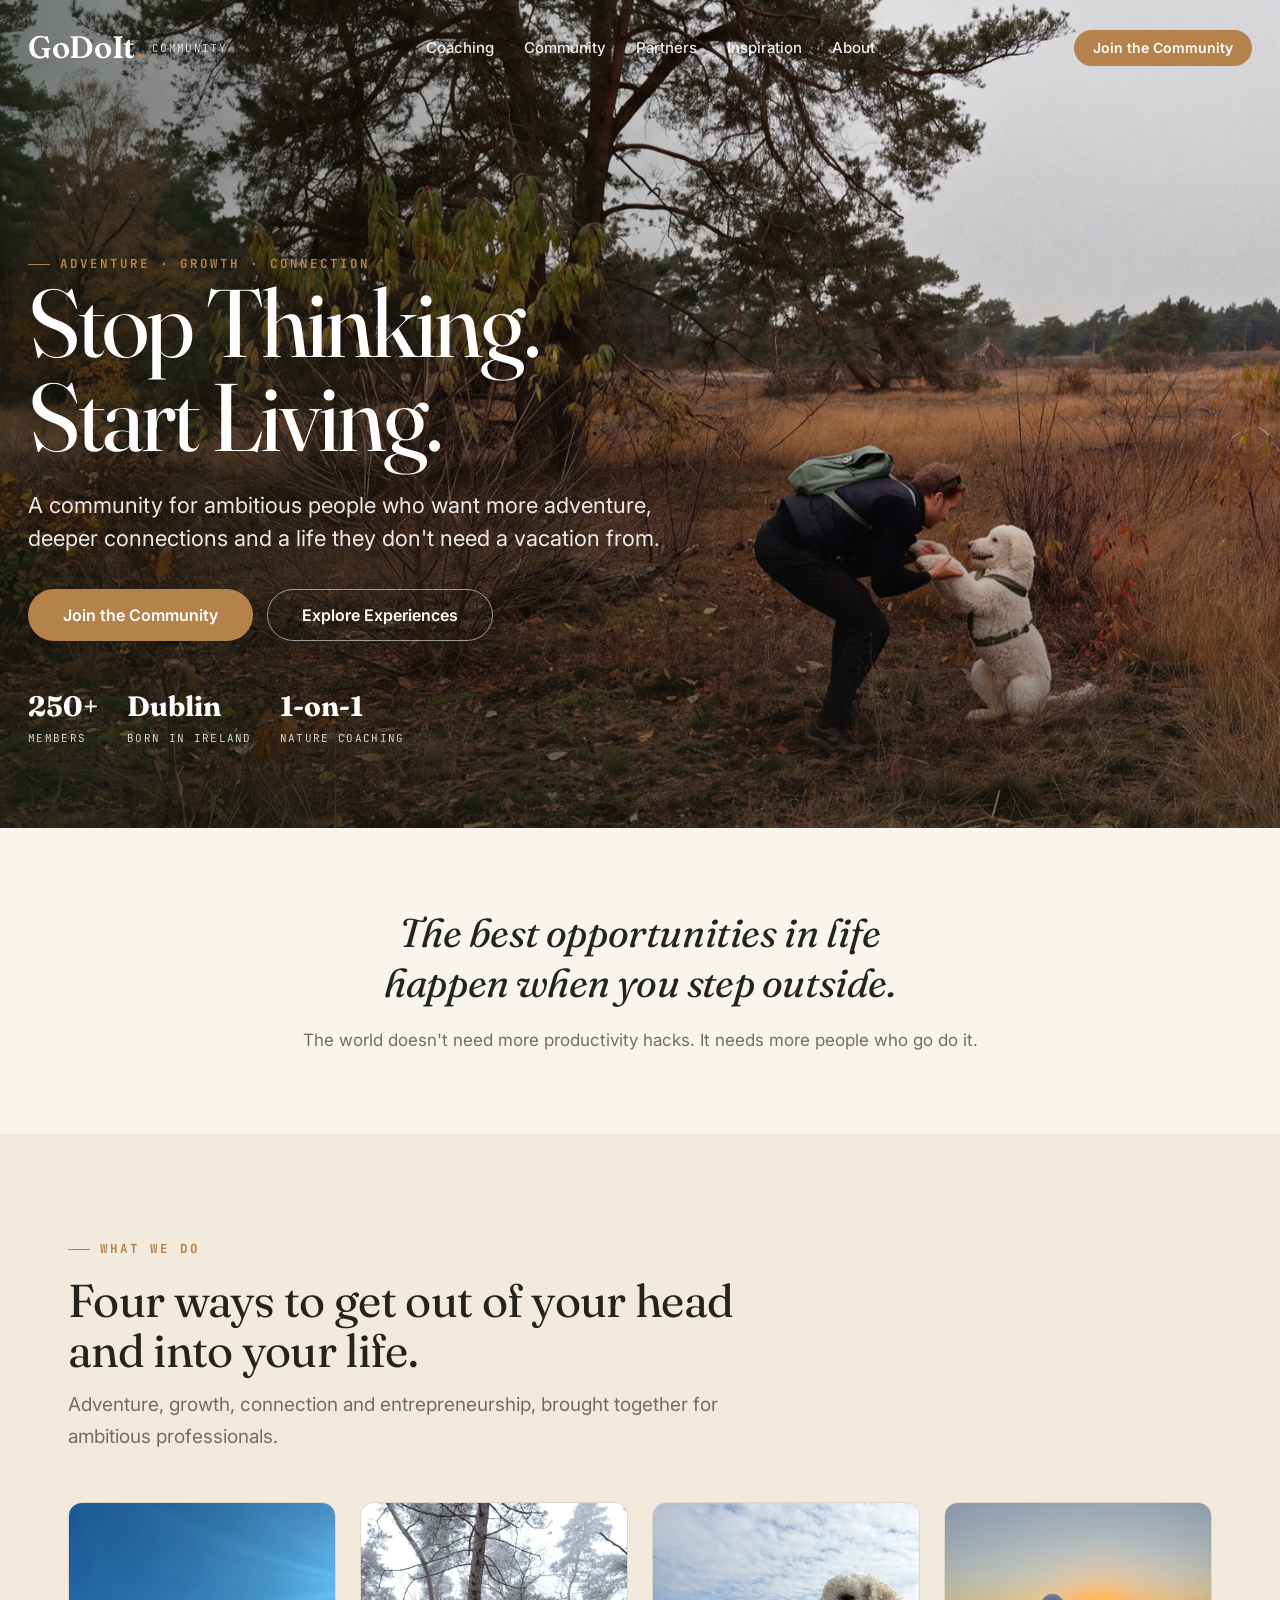
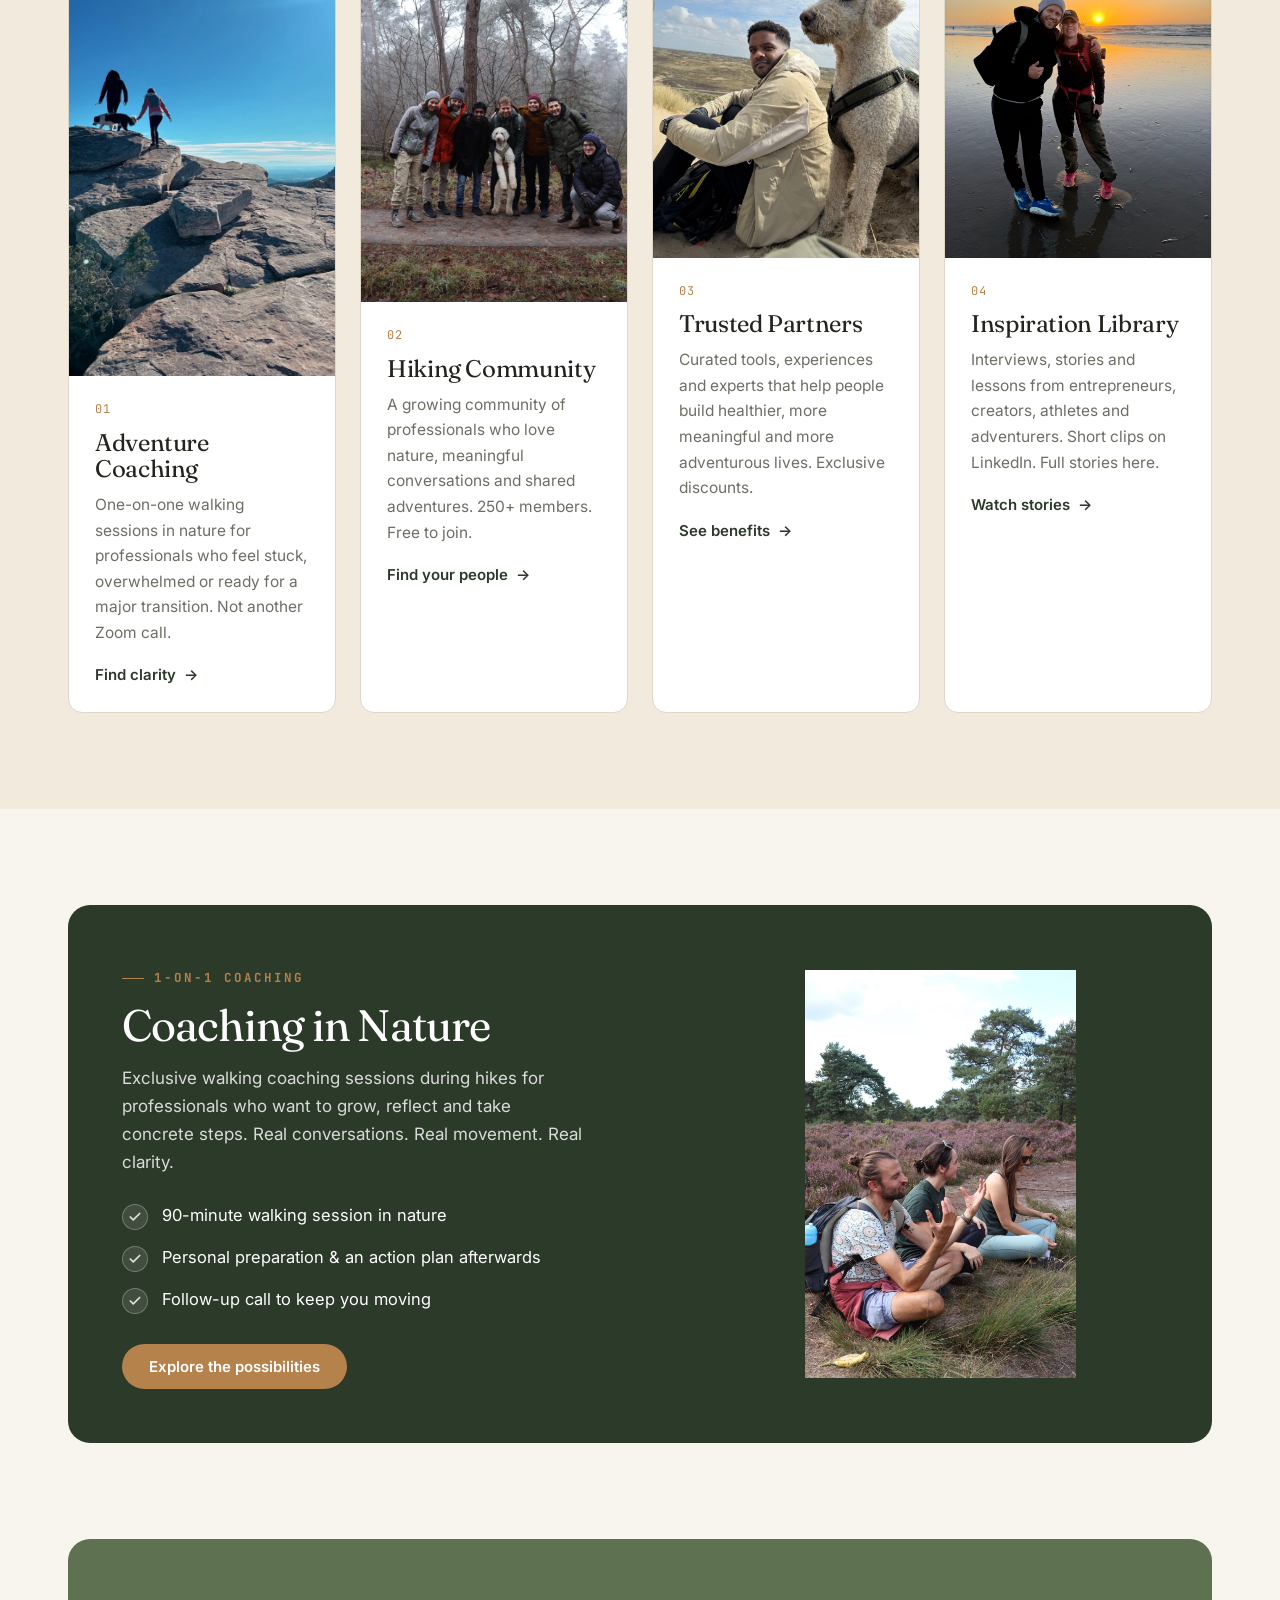
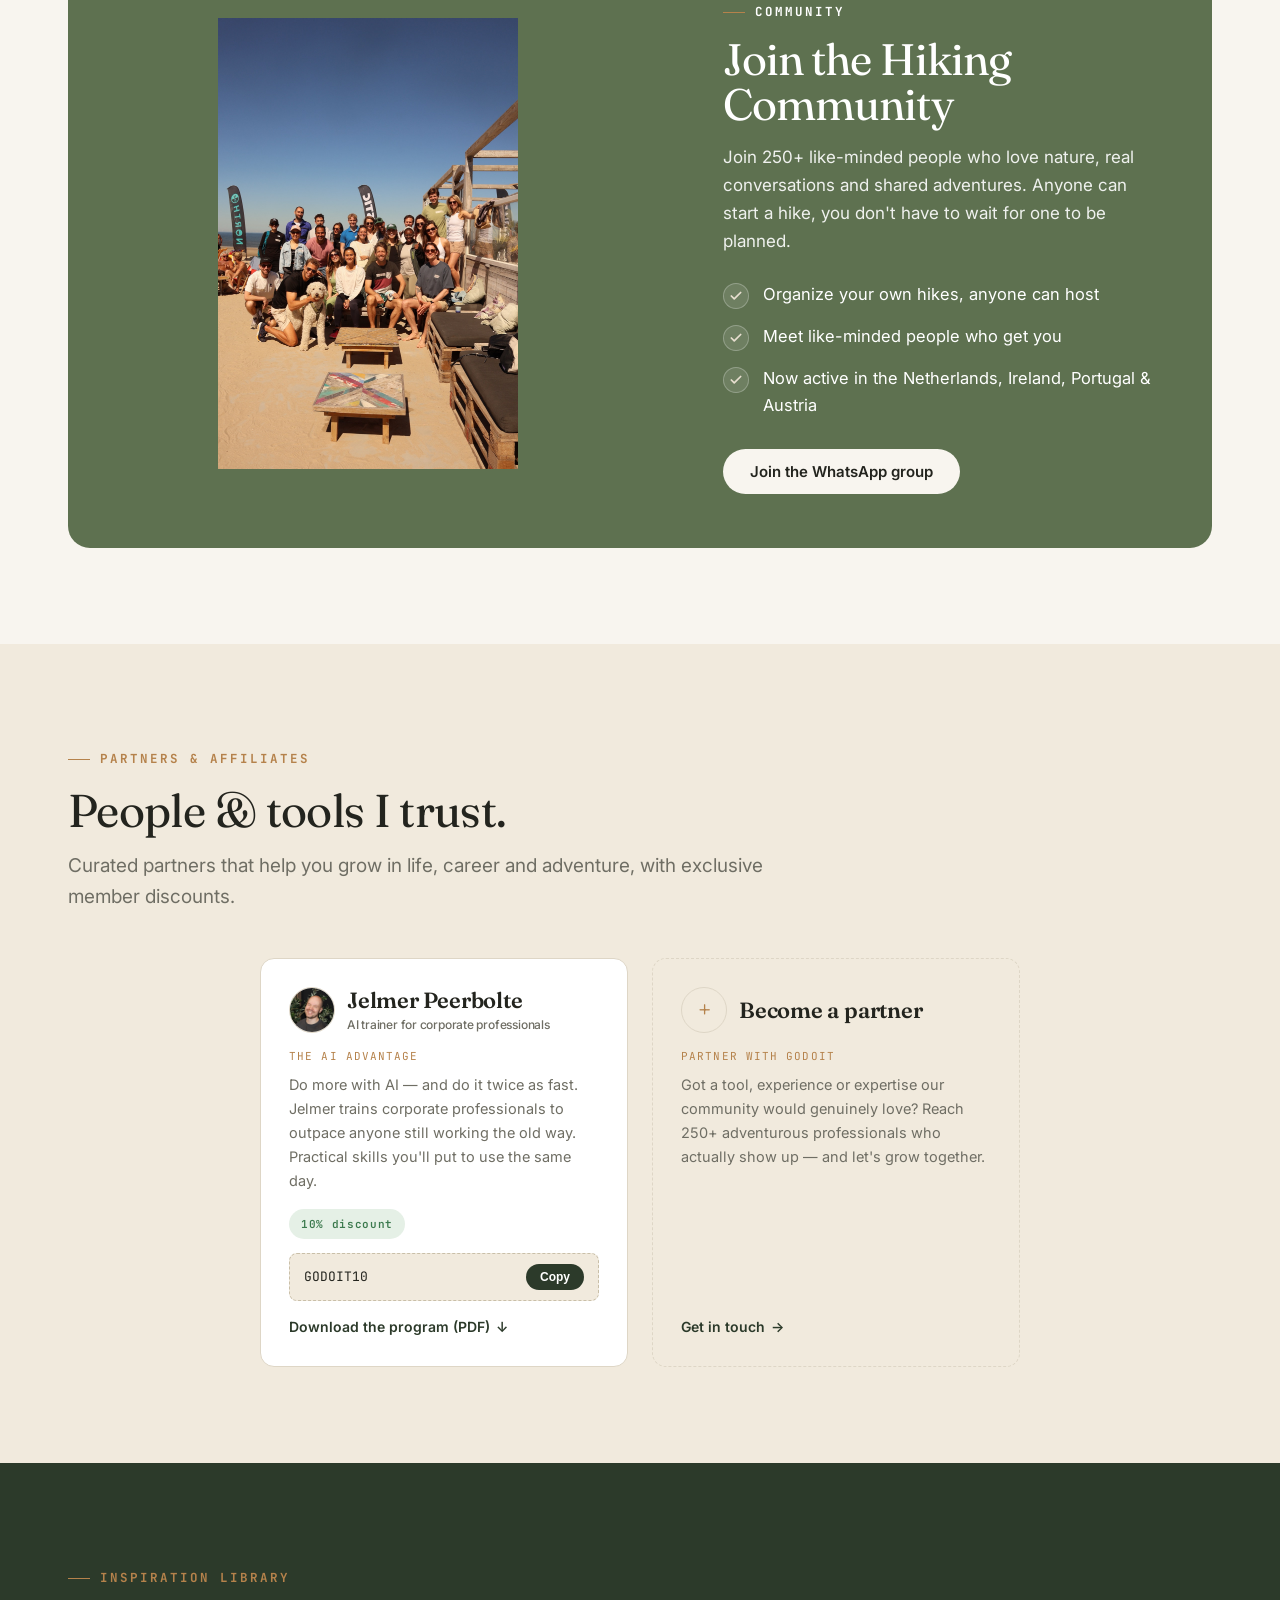
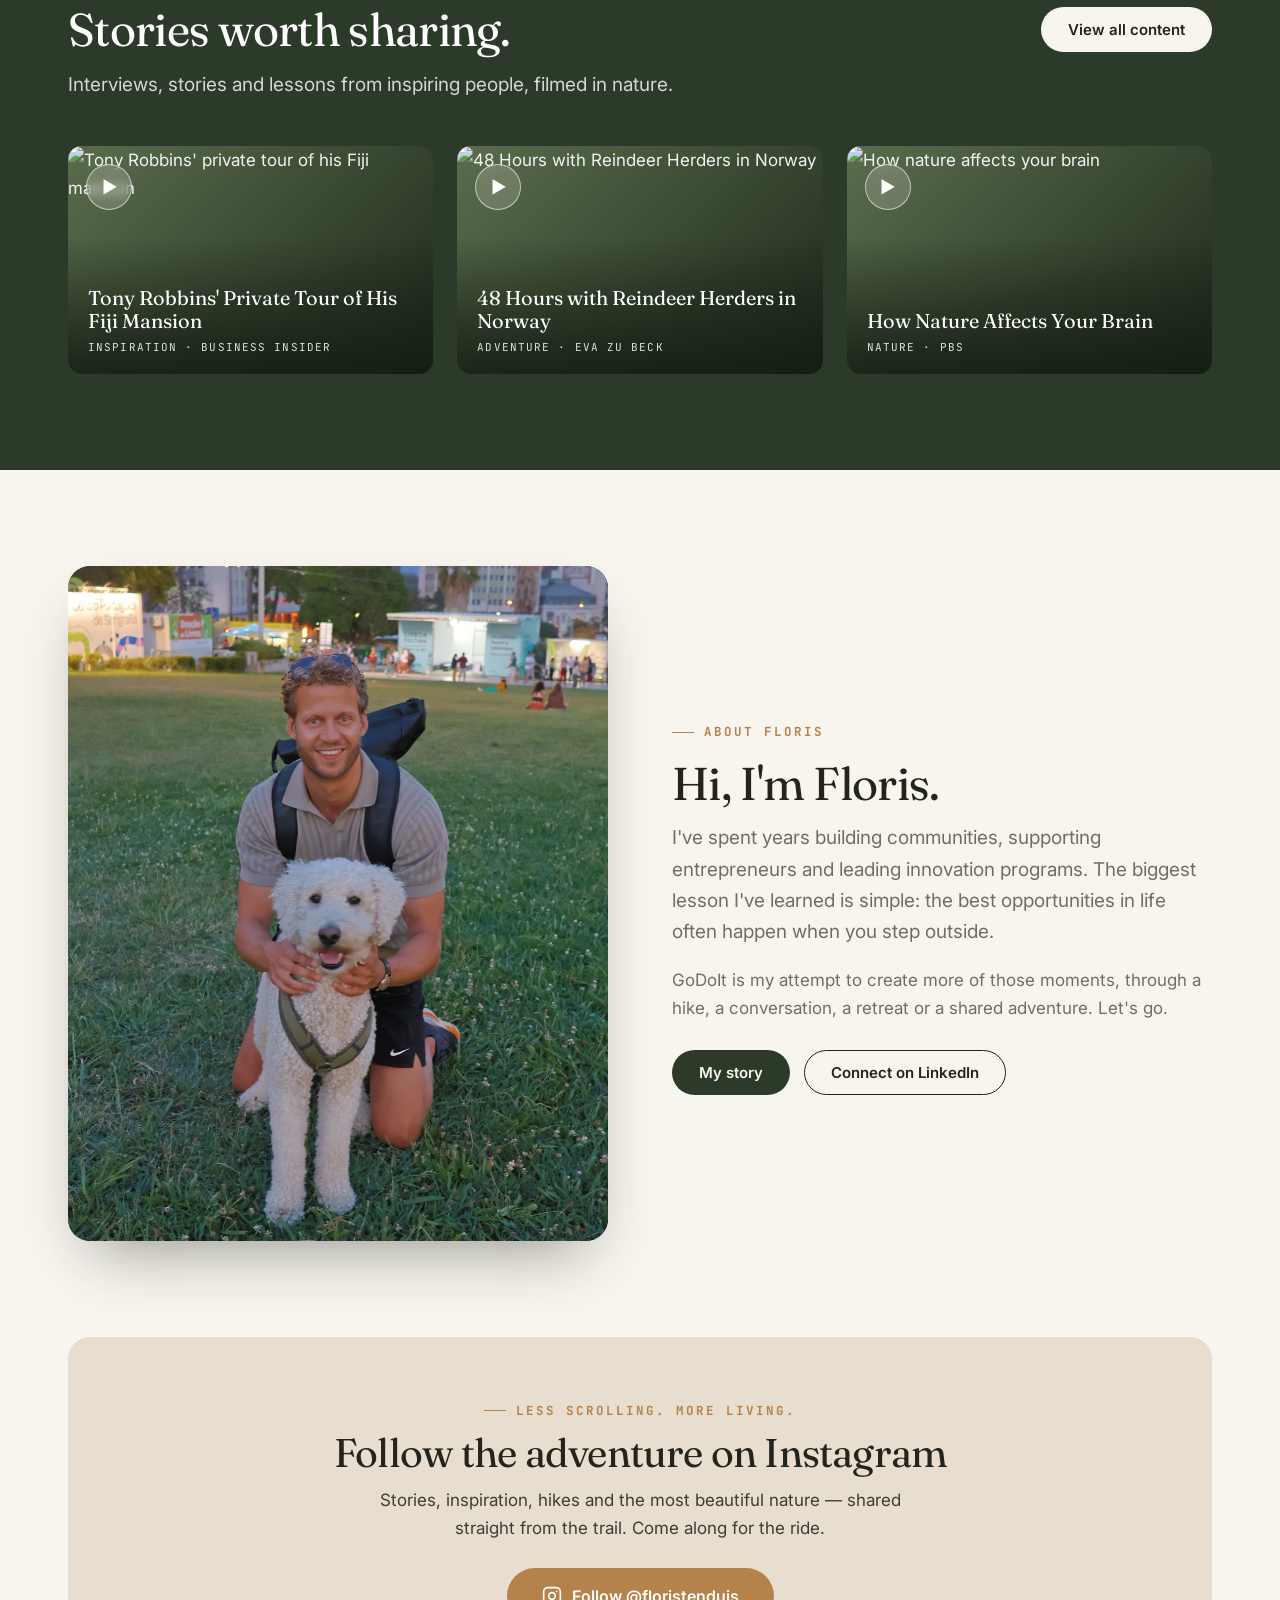
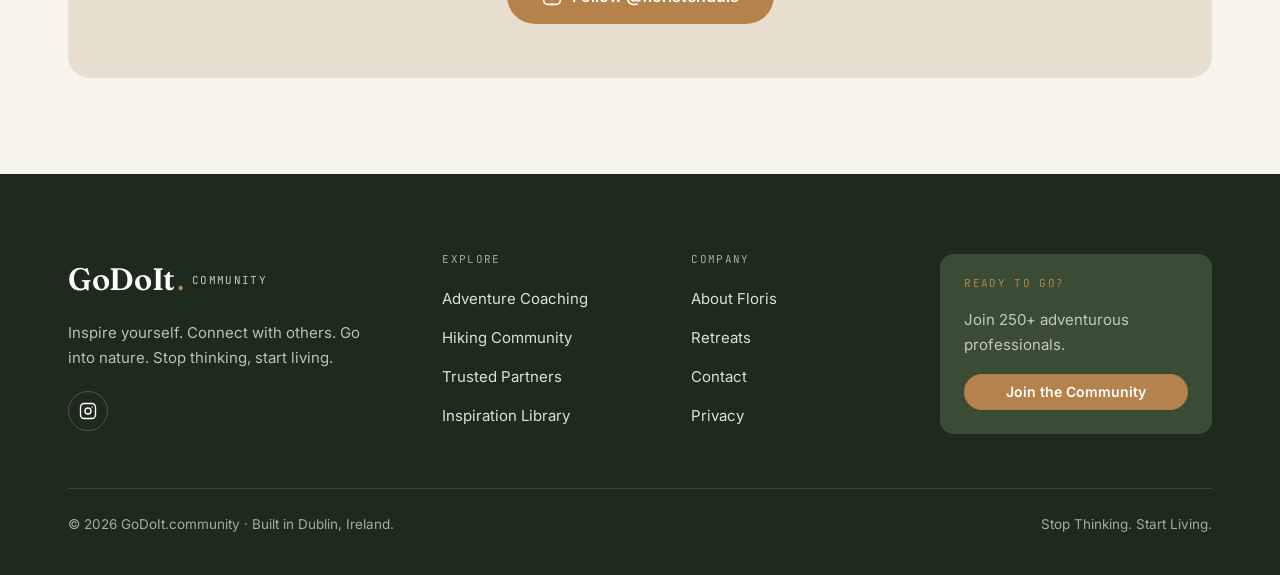
==== index.html @ 763b8142 "Add GoDoIt website (pages, styles, images, downloads) Co-Authored-By: Claude Opus 4.8 <noreply@anthr" ====
<!DOCTYPE html>
<html lang="en">
<head>
<meta charset="UTF-8" />
<meta name="viewport" content="width=device-width, initial-scale=1.0" />
<title>GoDoIt.community · Stop Thinking. Start Living.</title>
<meta name="description" content="A community for ambitious people who want more adventure, deeper connections and a life they don't need a vacation from." />
<link rel="preconnect" href="https://fonts.googleapis.com" />
<link rel="preconnect" href="https://fonts.gstatic.com" crossorigin />
<link href="https://fonts.googleapis.com/css2?family=Fraunces:opsz,wght@9..144,400;9..144,500;9..144,600&family=Inter:wght@400;500;600;700;800&family=JetBrains+Mono:wght@500;600;700&display=swap" rel="stylesheet" />
<link rel="stylesheet" href="styles.css" />
</head>
<body>

<!-- ===== NAV ===== -->
<header class="nav over">
  <div class="wrap-wide nav-inner">
    <a class="brand" href="index.html"><b>GoDoIt</b><span class="dot">.</span><small>community</small></a>
    <nav class="nav-links">
      <a href="coaching.html">Coaching</a>
      <a href="community.html">Community</a>
      <a href="partners.html">Partners</a>
      <a href="inspiration.html">Inspiration</a>
      <a href="about.html">About</a>
    </nav>
    <div class="nav-right">
      <a href="community.html" class="btn btn-clay btn-sm">Join the Community</a>
      <button class="nav-toggle" aria-label="Menu"><span></span><span></span><span></span></button>
    </div>
  </div>
</header>
<nav class="nav-mobile">
  <a href="coaching.html">Coaching</a>
  <a href="community.html">Community</a>
  <a href="partners.html">Partners</a>
  <a href="inspiration.html">Inspiration</a>
  <a href="about.html">About</a>
  <a href="community.html" class="btn btn-clay">Join the Community</a>
</nav>

<!-- ===== HERO ===== -->
<section class="hero">
  <div class="hero-media">
    <img data-fallback src="images/hero-v4.jpg" alt="Floris and his dog on the heath" style="object-fit:cover;object-position:62% 60%;transform:scale(1.18);transform-origin:62% 100%" />
  </div>
  <div class="wrap-wide">
    <div class="hero-inner">
      <span class="eyebrow">Adventure · Growth · Connection</span>
      <h1 class="display">Stop Thinking.<br />Start Living.</h1>
      <p class="sub">A community for ambitious people who want more adventure, deeper connections and a life they don't need a vacation from.</p>
      <div class="hero-actions">
        <a href="community.html" class="btn btn-clay btn-lg">Join the Community</a>
        <a href="#what" class="btn btn-outline-light btn-lg">Explore Experiences</a>
      </div>
      <div class="hero-meta">
        <div class="m"><b>250+</b><span>Members</span></div>
        <div class="m"><b>Dublin</b><span>Born in Ireland</span></div>
        <div class="m"><b>1-on-1</b><span>Nature coaching</span></div>
      </div>
    </div>
  </div>
</section>

<!-- ===== INTRO / QUOTE ===== -->
<section class="section-sm">
  <div class="wrap center reveal">
    <p class="serif-quote" style="max-width:22ch;margin:0 auto">The best opportunities in life happen when you step outside.</p>
    <p class="muted" style="margin-top:18px">The world doesn't need more productivity hacks. It needs more people who go do it.</p>
  </div>
</section>

<!-- ===== WHAT WE DO ===== -->
<section class="section bg-sand" id="what">
  <div class="wrap">
    <div class="section-head reveal">
      <span class="eyebrow">What We Do</span>
      <h2 class="section-title">Four ways to get out of your head and into your life.</h2>
      <p class="lead">Adventure, growth, connection and entrepreneurship, brought together for ambitious professionals.</p>
    </div>

    <div class="grid cols-4" style="margin-top:50px">
      <a href="coaching.html" class="card card-hover feature reveal">
        <div class="card-img"><img data-fallback src="images/card-coaching.jpg" alt="Two hikers and a dog on a mountaintop" style="width:100%;height:100%;object-fit:cover;object-position:center 42%;display:block" /></div>
        <div style="padding:24px 26px;display:flex;flex-direction:column;flex:1">
          <span class="num">01</span>
          <h3>Adventure Coaching</h3>
          <p>One-on-one walking sessions in nature for professionals who feel stuck, overwhelmed or ready for a major transition. Not another Zoom call.</p>
          <span class="card-link" style="margin-top:18px">Find clarity <span class="arr">→</span></span>
        </div>
      </a>
      <a href="community.html" class="card card-hover feature reveal d1">
        <div class="card-img"><img data-fallback src="images/card-community.jpg" alt="The GoDoIt hiking community in a misty forest" style="width:100%;height:100%;object-fit:cover;object-position:center 72%;display:block" /></div>
        <div style="padding:24px 26px;display:flex;flex-direction:column;flex:1">
          <span class="num">02</span>
          <h3>Hiking Community</h3>
          <p>A growing community of professionals who love nature, meaningful conversations and shared adventures. 250+ members. Free to join.</p>
          <span class="card-link" style="margin-top:18px">Find your people <span class="arr">→</span></span>
        </div>
      </a>
      <a href="partners.html" class="card card-hover feature reveal d2">
        <div class="card-img"><img data-fallback src="images/card-partners.jpg" alt="A friend and the dog at the coast" style="width:100%;height:100%;object-fit:cover;object-position:center 35%;display:block" /></div>
        <div style="padding:24px 26px;display:flex;flex-direction:column;flex:1">
          <span class="num">03</span>
          <h3>Trusted Partners</h3>
          <p>Curated tools, experiences and experts that help people build healthier, more meaningful and more adventurous lives. Exclusive discounts.</p>
          <span class="card-link" style="margin-top:18px">See benefits <span class="arr">→</span></span>
        </div>
      </a>
      <a href="inspiration.html" class="card card-hover feature reveal d3">
        <div class="card-img"><img data-fallback src="images/clarity4.jpg" alt="Floris and a friend at the coast at sunset" style="width:100%;height:100%;object-fit:cover;object-position:center 32%;display:block" /></div>
        <div style="padding:24px 26px;display:flex;flex-direction:column;flex:1">
          <span class="num">04</span>
          <h3>Inspiration Library</h3>
          <p>Interviews, stories and lessons from entrepreneurs, creators, athletes and adventurers. Short clips on LinkedIn. Full stories here.</p>
          <span class="card-link" style="margin-top:18px">Watch stories <span class="arr">→</span></span>
        </div>
      </a>
    </div>
  </div>
</section>

<!-- ===== COACHING PANEL ===== -->
<section class="section">
  <div class="wrap">
    <div class="panel-dark reveal">
      <div class="pd-body">
        <span class="eyebrow">1-on-1 Coaching</span>
        <h2 class="display">Coaching in Nature</h2>
        <p>Exclusive walking coaching sessions during hikes for professionals who want to grow, reflect and take concrete steps. Real conversations. Real movement. Real clarity.</p>
        <ul class="ticks on-dark" style="margin:26px 0 30px">
          <li>90-minute walking session in nature</li>
          <li>Personal preparation &amp; an action plan afterwards</li>
          <li>Follow-up call to keep you moving</li>
        </ul>
        <a href="coaching.html" class="btn btn-clay">Explore the possibilities</a>
      </div>
      <div class="img-fill zoom" style="aspect-ratio:4/3;min-height:0;align-self:center;background:var(--forest)">
        <img data-fallback src="images/main2b.jpg" alt="A coaching conversation outdoors in nature" style="object-fit:contain;object-position:center" />
      </div>
    </div>
  </div>
</section>

<!-- ===== COMMUNITY PANEL ===== -->
<section class="section" style="padding-top:0">
  <div class="wrap">
    <div class="panel-dark reveal" style="background:var(--sage)">
      <div class="img-fill zoom" style="aspect-ratio:4/3;min-height:0;align-self:center;background:var(--sage)">
        <img data-fallback src="images/main3b.jpg" alt="The GoDoIt community together" style="object-fit:contain;object-position:center" />
      </div>
      <div class="pd-body">
        <span class="eyebrow" style="color:#fff">Community</span>
        <h2 class="display">Join the Hiking Community</h2>
        <p style="color:rgba(255,255,255,.9)">Join 250+ like-minded people who love nature, real conversations and shared adventures. Anyone can start a hike, you don't have to wait for one to be planned.</p>
        <ul class="ticks on-dark" style="margin:26px 0 30px">
          <li>Organize your own hikes, anyone can host</li>
          <li>Meet like-minded people who get you</li>
          <li>Now active in the Netherlands, Ireland, Portugal &amp; Austria</li>
        </ul>
        <a href="https://chat.whatsapp.com/KOctHoW1aswF1s4v5Jzns9?mode=gi_t" target="_blank" rel="noopener" class="btn btn-light">Join the WhatsApp group</a>
      </div>
    </div>
  </div>
</section>

<!-- ===== PARTNERS PREVIEW ===== -->
<section class="section bg-sand">
  <div class="wrap">
    <div class="flex-between reveal">
      <div class="section-head">
        <span class="eyebrow">Partners &amp; Affiliates</span>
        <h2 class="section-title">People &amp; tools I trust.</h2>
        <p class="lead">Curated partners that help you grow in life, career and adventure, with exclusive member discounts.</p>
      </div>
    </div>

    <div style="max-width:760px;margin:46px auto 0">
      <div class="grid cols-2">
        <div class="partner reveal">
          <div class="logo"><a href="https://www.linkedin.com/in/jelmer-peerbolte/" target="_blank" rel="noopener" style="align-items:flex-start">
            <img class="avatar" data-fallback src="images/jelmer.jpg" alt="Jelmer Peerbolte" />
            <span style="display:flex;flex-direction:column;line-height:1.2">
              <span>Jelmer Peerbolte</span>
              <span style="font-family:Inter,sans-serif;font-size:12px;font-weight:500;color:var(--stone);margin-top:4px">AI trainer for corporate professionals</span>
            </span>
          </a></div>
          <div class="cat">The AI Advantage</div>
          <p>Do more with AI — and do it twice as fast. Jelmer trains corporate professionals to outpace anyone still working the old way. Practical skills you'll put to use the same day.</p>
          <span class="deal">10% discount</span>
          <div class="code"><span>GODOIT10</span><button data-copy="GODOIT10">Copy</button></div>
          <a class="visit" href="downloads/speed-of-learning-ai-training.pdf" target="_blank" rel="noopener" style="margin-top:14px">Download the program (PDF) <span aria-hidden="true">↓</span></a>
        </div>
        <div class="partner reveal d1" style="background:transparent;border-style:dashed">
          <div class="logo"><span class="glyph" style="width:46px;height:46px;border-radius:50%;background:var(--sand-soft);display:grid;place-items:center;color:var(--clay);border:1px solid var(--border);font-size:24px;line-height:1">+</span>Become a partner</div>
          <div class="cat">Partner with GoDoIt</div>
          <p>Got a tool, experience or expertise our community would genuinely love? Reach 250+ adventurous professionals who actually show up — and let's grow together.</p>
          <a class="visit" href="partners.html" style="margin-top:auto">Get in touch <span aria-hidden="true">→</span></a>
        </div>
      </div>
    </div>
  </div>
</section>

<!-- ===== INSPIRATION ===== -->
<section class="section bg-forest">
  <div class="wrap">
    <div class="flex-between reveal">
      <div class="section-head">
        <span class="eyebrow">Inspiration Library</span>
        <h2 class="section-title" style="color:#fff">Stories worth sharing.</h2>
        <p class="lead">Interviews, stories and lessons from inspiring people, filmed in nature.</p>
      </div>
      <a href="inspiration.html" class="btn btn-light">View all content</a>
    </div>

    <div class="grid cols-3" style="margin-top:46px">
      <a href="https://www.youtube.com/watch?v=QY-Wg-YbsD8" target="_blank" rel="noopener" class="video reveal">
        <div class="img-fill"><img data-fallback src="https://img.youtube.com/vi/QY-Wg-YbsD8/maxresdefault.jpg" alt="Tony Robbins' private tour of his Fiji mansion" /></div>
        <span class="play">▶</span>
        <div class="v-meta"><div class="vt">Tony Robbins' Private Tour of His Fiji Mansion</div><div class="vc">Inspiration · Business Insider</div></div>
      </a>
      <a href="https://www.youtube.com/watch?v=dFCZ6gqv8hk" target="_blank" rel="noopener" class="video reveal d1">
        <div class="img-fill"><img data-fallback src="https://img.youtube.com/vi/dFCZ6gqv8hk/maxresdefault.jpg" alt="48 Hours with Reindeer Herders in Norway" /></div>
        <span class="play">▶</span>
        <div class="v-meta"><div class="vt">48 Hours with Reindeer Herders in Norway</div><div class="vc">Adventure · Eva zu Beck</div></div>
      </a>
      <a href="https://www.youtube.com/watch?v=Bo-rB4QeiZo" target="_blank" rel="noopener" class="video reveal d2">
        <div class="img-fill"><img data-fallback src="https://img.youtube.com/vi/Bo-rB4QeiZo/maxresdefault.jpg" alt="How nature affects your brain" /></div>
        <span class="play">▶</span>
        <div class="v-meta"><div class="vt">How Nature Affects Your Brain</div><div class="vc">Nature · PBS</div></div>
      </a>
    </div>
  </div>
</section>

<!-- ===== ABOUT TEASER ===== -->
<section class="section">
  <div class="wrap grid cols-2" style="align-items:center;gap:64px">
    <div class="img-fill reveal" style="aspect-ratio:4/5;border-radius:var(--r-lg);box-shadow:0 30px 60px -24px rgba(20,28,18,.45)">
      <img data-fallback src="images/main4b.jpg" alt="Floris with his dog" style="object-fit:cover;object-position:50% 50%" />
    </div>
    <div class="reveal d1">
      <span class="eyebrow">About Floris</span>
      <h2 class="section-title">Hi, I'm Floris.</h2>
      <p class="lead">I've spent years building communities, supporting entrepreneurs and leading innovation programs. The biggest lesson I've learned is simple: the best opportunities in life often happen when you step outside.</p>
      <p class="muted" style="margin-top:18px">GoDoIt is my attempt to create more of those moments, through a hike, a conversation, a retreat or a shared adventure. Let's go.</p>
      <div style="display:flex;gap:14px;margin-top:28px">
        <a href="about.html" class="btn btn-primary">My story</a>
        <a href="https://www.linkedin.com" target="_blank" rel="noopener" class="btn btn-outline">Connect on LinkedIn</a>
      </div>
    </div>
  </div>
</section>

<!-- ===== NEWSLETTER ===== -->
<section class="section" style="padding-top:0">
  <div class="wrap">
    <div class="newsletter reveal">
      <span class="eyebrow" style="justify-content:center">Less Scrolling. More Living.</span>
      <h2 class="display" style="margin-top:12px">Follow the adventure on Instagram</h2>
      <p>Stories, inspiration, hikes and the most beautiful nature — shared straight from the trail. Come along for the ride.</p>
      <a href="https://www.instagram.com/floristenduis" target="_blank" rel="noopener" class="btn btn-clay btn-lg" style="display:inline-flex;align-items:center;gap:10px">
        <svg viewBox="0 0 24 24" width="20" height="20" fill="none" stroke="currentColor" stroke-width="2" aria-hidden="true" style="display:block"><rect x="2" y="2" width="20" height="20" rx="5"/><circle cx="12" cy="12" r="4"/><circle cx="17.5" cy="6.5" r="1" fill="currentColor" stroke="none"/></svg>
        Follow @floristenduis
      </a>
    </div>
  </div>
</section>

<!-- ===== FOOTER ===== -->
<footer class="footer">
  <div class="wrap">
    <div class="footer-grid">
      <div>
        <a class="brand" href="index.html"><b>GoDoIt</b><span class="dot">.</span><small>community</small></a>
        <p class="desc">Inspire yourself. Connect with others. Go into nature. Stop thinking, start living.</p>
        <div class="socials">
          <a href="https://www.instagram.com/floristenduis" target="_blank" rel="noopener" aria-label="Instagram"><svg viewBox="0 0 24 24"><rect x="2" y="2" width="20" height="20" rx="5"/><circle cx="12" cy="12" r="4"/><circle cx="17.5" cy="6.5" r="1" fill="#fff" stroke="none"/></svg></a>
        </div>
      </div>
      <div>
        <h4>Explore</h4>
        <ul>
          <li><a href="coaching.html">Adventure Coaching</a></li>
          <li><a href="community.html">Hiking Community</a></li>
          <li><a href="partners.html">Trusted Partners</a></li>
          <li><a href="inspiration.html">Inspiration Library</a></li>
        </ul>
      </div>
      <div>
        <h4>Company</h4>
        <ul>
          <li><a href="about.html">About Floris</a></li>
          <li><a href="#">Retreats</a></li>
          <li><a href="#">Contact</a></li>
          <li><a href="#">Privacy</a></li>
        </ul>
      </div>
      <div>
        <div class="footer-cta">
          <h4>Ready to go?</h4>
          <p class="desc" style="margin:0 0 16px">Join 250+ adventurous professionals.</p>
          <a href="community.html" class="btn btn-clay btn-block btn-sm">Join the Community</a>
        </div>
      </div>
    </div>
    <div class="colophon">
      <span>© 2026 GoDoIt.community · Built in Dublin, Ireland.</span>
      <span>Stop Thinking. Start Living.</span>
    </div>
  </div>
</footer>

<script src="app.js"></script>
</body>
</html>
---- styles.css ----
/* ============================================================
   GoDoIt.community — Design System
   Adventure · Growth · Connection
   ============================================================ */
:root{
  /* ---- Brand color ---- */
  --forest:#2C3A2A;          /* primary deep green */
  --forest-deep:#1E2A1C;     /* darkest sections / footer */
  --forest-soft:#3A4B36;     /* hover / raised dark */
  --sage:#5E7150;            /* mid green accent */
  --clay:#B5824B;            /* warm bronze accent / secondary CTA */
  --clay-deep:#9A6C39;
  --sand:#E7DECF;            /* sand surface */
  --sand-soft:#F1EADD;       /* lighter sand */
  --offwhite:#F8F5EF;        /* page background */
  --stone:#6F6E64;           /* secondary text */
  --ink:#23241E;             /* primary text */
  --ink-soft:#3C3D34;
  --border:#DED6C6;          /* warm border */
  --border-dark:rgba(255,255,255,.14);
  --white:#FFFFFF;

  /* status */
  --success:#3C7A4E; --success-bg:#E5F0E6;
  --danger:#B4452E;  --danger-bg:#F6E6E0;

  /* ---- Type ---- */
  --serif:'Fraunces',Georgia,'Times New Roman',serif;
  --sans:'Inter',system-ui,-apple-system,Segoe UI,sans-serif;
  --mono:'JetBrains Mono',ui-monospace,Menlo,monospace;

  /* ---- Spacing (8px base) ---- */
  --s1:8px; --s2:16px; --s3:24px; --s4:32px; --s5:40px; --s6:48px; --s8:64px; --s10:80px; --s12:112px;
  --gap:24px;
  --section:96px;

  /* ---- Radius ---- */
  --r-sm:8px; --r:14px; --r-lg:22px; --r-pill:9999px;

  /* ---- Shadow ---- */
  --sh-sm:0 1px 2px rgba(30,42,28,.06);
  --sh:0 10px 30px rgba(30,42,28,.10);
  --sh-lg:0 28px 70px rgba(30,42,28,.22);

  /* ---- Motion ---- */
  --ease:cubic-bezier(.22,.61,.36,1);

  --maxw:1200px;
}

*{box-sizing:border-box;margin:0;padding:0}
html{scroll-behavior:smooth}
body{
  font-family:var(--sans);
  color:var(--ink);
  background:var(--offwhite);
  font-size:17px;
  line-height:1.65;
  -webkit-font-smoothing:antialiased;
  overflow-x:hidden;
}
img{display:block;max-width:100%}
a{color:inherit;text-decoration:none}

/* ---- Layout ---- */
.wrap{max-width:var(--maxw);margin:0 auto;padding:0 28px}
.wrap-wide{max-width:1360px;margin:0 auto;padding:0 28px}
.section{padding:var(--section) 0}
.section-sm{padding:var(--s10) 0}
.center{text-align:center}
.grid{display:grid;gap:var(--gap)}
.cols-2{grid-template-columns:repeat(2,1fr)}
.cols-3{grid-template-columns:repeat(3,1fr)}
.cols-4{grid-template-columns:repeat(4,1fr)}
@media(max-width:980px){.cols-4{grid-template-columns:repeat(2,1fr)}.cols-3{grid-template-columns:1fr}}
@media(max-width:720px){.cols-2,.cols-4{grid-template-columns:1fr}}

/* ---- Typographic helpers ---- */
.eyebrow{
  font-family:var(--mono);font-size:12.5px;font-weight:700;letter-spacing:.16em;
  text-transform:uppercase;color:var(--clay);display:inline-flex;align-items:center;gap:10px;
}
.hero .eyebrow,.page-hero .eyebrow{text-shadow:0 1px 8px rgba(20,28,18,.45)}
.eyebrow::before{content:"";width:22px;height:1px;background:var(--clay);display:inline-block}
.eyebrow.on-dark{color:var(--clay)}
.display{font-family:var(--serif);font-weight:400;line-height:1.02;letter-spacing:-.02em}
h1,h2,h3,h4{font-family:var(--serif);font-weight:400;letter-spacing:-.015em;line-height:1.08}
.sans-head{font-family:var(--sans);font-weight:800;letter-spacing:-.03em;line-height:1.0}
.section-title{font-size:clamp(30px,4vw,46px);margin:16px 0 14px}
.lead{font-size:19px;color:var(--stone);max-width:62ch}
.muted{color:var(--stone)}
.serif-quote{font-family:var(--serif);font-style:italic;font-size:clamp(24px,3.4vw,40px);line-height:1.25;letter-spacing:-.01em}

/* ============================================================
   BUTTONS
   ============================================================ */
.btn{
  display:inline-flex;align-items:center;justify-content:center;gap:10px;
  font-family:var(--sans);font-size:15px;font-weight:600;
  padding:14px 26px;border-radius:var(--r-pill);border:1.5px solid transparent;cursor:pointer;
  transition:transform .2s var(--ease),background .25s var(--ease),box-shadow .25s var(--ease),color .25s var(--ease),border-color .25s var(--ease);
  line-height:1;white-space:nowrap;
}
.btn:hover{transform:translateY(-2px)}
.btn:active{transform:translateY(0)}
.btn-primary{background:var(--forest);color:var(--offwhite)}
.btn-primary:hover{background:var(--forest-soft);box-shadow:var(--sh)}
.btn-clay{background:var(--clay);color:#fff}
.btn-clay:hover{background:var(--clay-deep);box-shadow:var(--sh)}
.btn-light{background:var(--offwhite);color:var(--ink)}
.btn-light:hover{background:#fff;box-shadow:var(--sh)}
.btn-outline{background:transparent;color:var(--ink);border-color:var(--ink)}
.btn-outline:hover{background:var(--ink);color:var(--offwhite)}
.btn-outline-light{background:transparent;color:#fff;border-color:rgba(255,255,255,.55)}
.btn-outline-light:hover{background:#fff;color:var(--forest-deep);border-color:#fff}
.btn-ghost{background:transparent;color:inherit}
.btn-ghost:hover{background:rgba(0,0,0,.06)}
.btn-lg{padding:17px 34px;font-size:16px}
.btn-sm{padding:10px 18px;font-size:14px}
.btn-block{width:100%}
.btn[disabled]{opacity:.5;cursor:not-allowed;transform:none}

/* ============================================================
   NAV
   ============================================================ */
.nav{position:sticky;top:0;z-index:60;transition:background .3s var(--ease),box-shadow .3s var(--ease)}
.nav-inner{display:flex;align-items:center;justify-content:space-between;height:78px}
.brand{display:flex;align-items:baseline;gap:2px;font-family:var(--serif);font-size:31px;color:inherit}
.brand b{font-weight:600;letter-spacing:-.01em}
.brand .dot{color:var(--clay)}
.brand small{font-family:var(--mono);font-size:11px;letter-spacing:.12em;text-transform:uppercase;margin-left:6px;opacity:.75;align-self:center}
.nav-links{display:flex;align-items:center;gap:30px}
.nav-links a{font-size:15px;font-weight:500;opacity:.9;position:relative;transition:opacity .2s}
.nav-links a::after{content:"";position:absolute;left:0;bottom:-7px;height:1.5px;width:0;background:currentColor;transition:width .25s var(--ease)}
.nav-links a:hover{opacity:1}.nav-links a:hover::after{width:100%}
.nav-links a.active{opacity:1}.nav-links a.active::after{width:100%}
.nav-right{display:flex;align-items:center;gap:14px}
/* dark hero nav (transparent over image) */
.nav.over{color:#fff;position:absolute;left:0;right:0;background:transparent}
.nav.over .nav-inner{height:96px}
.nav.over.scrolled,.nav.solid.scrolled{position:fixed;left:0;right:0;background:rgba(248,245,239,.92);color:var(--ink);box-shadow:0 1px 0 var(--border);backdrop-filter:blur(10px)}
.nav.solid{background:rgba(248,245,239,.92);color:var(--ink);box-shadow:0 1px 0 var(--border);backdrop-filter:blur(10px)}
.nav-toggle{display:none;background:none;border:none;cursor:pointer;flex-direction:column;gap:5px;padding:8px}
.nav-toggle span{width:24px;height:2px;background:currentColor;border-radius:2px;transition:.25s var(--ease)}
@media(max-width:880px){
  .nav-links,.nav-right .btn{display:none}
  .nav-toggle{display:flex}
  .nav-mobile{position:fixed;inset:78px 0 auto 0;background:var(--forest-deep);color:#fff;padding:24px 28px 32px;
    display:flex;flex-direction:column;gap:6px;transform:translateY(-120%);transition:transform .35s var(--ease);z-index:55;box-shadow:var(--sh-lg)}
  .nav-mobile.open{transform:translateY(0)}
  .nav-mobile a{padding:14px 0;font-size:18px;border-bottom:1px solid var(--border-dark)}
  .nav-mobile .btn{display:inline-flex;margin-top:18px;width:100%}
}
@media(min-width:881px){.nav-mobile{display:none}}

/* ============================================================
   HERO
   ============================================================ */
.hero{position:relative;min-height:92vh;display:flex;align-items:flex-end;color:#fff;overflow:hidden}
.hero .wrap-wide{width:100%}
.hero-media{position:absolute;inset:0;z-index:-2;background:linear-gradient(135deg,#3a4b36,#1e2a1c)}
.hero-media img{width:100%;height:100%;object-fit:cover}
.hero-media::after{content:"";position:absolute;inset:0;
  background:linear-gradient(90deg,rgba(20,28,18,.55) 0%,rgba(20,28,18,.22) 40%,rgba(20,28,18,0) 70%),
             linear-gradient(0deg,rgba(20,28,18,.45) 0%,transparent 50%)}
.hero-inner{padding:0 0 9vh;max-width:840px;text-align:left}
.hero h1{font-size:clamp(52px,8vw,96px);line-height:.98;letter-spacing:-.03em}
.hero .sub{font-size:clamp(18px,2.2vw,22px);margin:26px 0 34px;max-width:48ch;color:rgba(255,255,255,.9);line-height:1.5}
.hero-actions{display:flex;gap:14px;flex-wrap:wrap}
.hero-meta{display:flex;gap:28px;margin-top:42px;flex-wrap:wrap}
.hero-meta .m{display:flex;flex-direction:column}
.hero-meta .m b{font-family:var(--serif);font-size:28px}
.hero-meta .m span{font-family:var(--mono);font-size:11px;letter-spacing:.12em;text-transform:uppercase;opacity:.8}

/* compact page hero */
.page-hero{position:relative;color:#fff;overflow:hidden;display:flex;align-items:flex-end;min-height:62vh}
.page-hero .hero-media::after{content:"";position:absolute;inset:0;background:linear-gradient(0deg,rgba(20,28,18,.85),rgba(20,28,18,.25) 70%)}
.page-hero-inner{padding:0 0 64px;max-width:760px}
.page-hero h1{font-size:clamp(38px,6vw,66px);line-height:1}
.page-hero .sub{font-size:20px;margin-top:18px;color:rgba(255,255,255,.9);max-width:54ch}
.breadcrumb{font-family:var(--mono);font-size:12px;letter-spacing:.12em;text-transform:uppercase;opacity:.85;margin-bottom:18px}

/* ============================================================
   IMAGE BLOCKS w/ fallback
   ============================================================ */
.img-fill{position:relative;background:linear-gradient(135deg,var(--sage),var(--forest-deep));overflow:hidden}
.img-fill img{width:100%;height:100%;object-fit:cover;transition:transform .8s var(--ease)}
.img-fill.zoom:hover img{transform:scale(1.05)}

/* ============================================================
   CARDS
   ============================================================ */
.card{background:#fff;border:1px solid var(--border);border-radius:var(--r);overflow:hidden;
  transition:transform .35s var(--ease),box-shadow .35s var(--ease)}
.card-pad{padding:30px}
.card-hover:hover{transform:translateY(-6px);box-shadow:var(--sh-lg)}
.card .num{font-family:var(--mono);font-size:12px;color:var(--clay);letter-spacing:.1em}
.card h3{font-size:24px;margin:10px 0 10px}
.card p{color:var(--stone);font-size:15.5px}
.card .card-img{aspect-ratio:16/11}
.card-link{display:inline-flex;align-items:center;gap:8px;margin-top:18px;font-weight:600;color:var(--forest);font-size:15px}
.card-link .arr{transition:transform .25s var(--ease)}
.card:hover .card-link .arr{transform:translateX(5px)}

/* feature card (icon top) */
.feature{display:flex;flex-direction:column;height:100%}
.feature .ic{width:52px;height:52px;border-radius:14px;background:var(--sand-soft);display:grid;place-items:center;font-size:22px;margin-bottom:20px;border:1px solid var(--border)}

/* dark feature block (mockup green panels) */
.panel-dark{background:var(--forest);color:#fff;border-radius:var(--r-lg);overflow:hidden;display:grid;grid-template-columns:1.05fr .95fr}
.panel-dark .pd-body{padding:54px}
.panel-dark .eyebrow{color:var(--clay)}
.panel-dark h2{font-size:clamp(30px,3.6vw,44px);margin:14px 0 16px}
.panel-dark p{color:rgba(255,255,255,.82);max-width:42ch}
.panel-dark .img-fill{min-height:360px}
@media(max-width:820px){.panel-dark{grid-template-columns:1fr}.panel-dark .pd-body{padding:38px}}

/* ============================================================
   PARTNER CARDS
   ============================================================ */
.partner{background:#fff;border:1px solid var(--border);border-radius:var(--r);padding:28px;display:flex;flex-direction:column;
  transition:transform .3s var(--ease),box-shadow .3s var(--ease)}
.partner:hover{transform:translateY(-5px);box-shadow:var(--sh)}
.partner .logo{font-family:var(--serif);font-size:22px;font-weight:600;letter-spacing:-.01em;display:flex;align-items:center;gap:12px;min-height:40px}
.partner .logo .glyph{font-size:22px}
.partner .logo a{color:inherit;display:inline-flex;align-items:center;gap:12px}
.partner .logo a:hover{color:var(--clay)}
.partner .avatar{width:46px;height:46px;border-radius:50%;object-fit:cover;flex:0 0 auto;
  background:linear-gradient(135deg,var(--sage),var(--forest-deep));border:1px solid var(--border)}
.partner .visit{display:inline-flex;align-items:center;gap:6px;margin-top:4px;font-size:14px;font-weight:600;color:var(--forest)}
.partner .visit:hover{color:var(--clay)}
.partner .cat{font-family:var(--mono);font-size:11px;letter-spacing:.1em;text-transform:uppercase;color:var(--clay);margin:14px 0 8px}
.partner p{color:var(--stone);font-size:14.5px;flex:1}
.partner .deal{display:inline-flex;align-self:flex-start;margin:16px 0 14px;background:var(--success-bg);color:var(--success);
  font-family:var(--mono);font-size:11px;font-weight:600;letter-spacing:.06em;padding:6px 12px;border-radius:var(--r-pill)}
.code{display:flex;align-items:center;justify-content:space-between;gap:10px;background:var(--sand-soft);border:1px dashed var(--border-dark);
  border:1px dashed #c9bfa8;border-radius:var(--r-sm);padding:10px 14px;font-family:var(--mono);font-size:13px}
.code button{background:var(--forest);color:#fff;border:none;border-radius:var(--r-pill);font-size:12px;font-weight:600;padding:6px 14px;cursor:pointer;transition:background .2s}
.code button:hover{background:var(--forest-soft)}

/* ============================================================
   VIDEO LIBRARY
   ============================================================ */
.video{position:relative;border-radius:var(--r);overflow:hidden;background:var(--forest-deep);cursor:pointer;display:block}
.video .img-fill{aspect-ratio:16/10}
.video::after{content:"";position:absolute;inset:0;background:linear-gradient(0deg,rgba(20,28,18,.85),rgba(20,28,18,.05) 60%)}
.video .play{position:absolute;top:18px;left:18px;z-index:3;width:46px;height:46px;border-radius:50%;
  background:rgba(255,255,255,.16);backdrop-filter:blur(6px);border:1.5px solid rgba(255,255,255,.6);
  display:grid;place-items:center;color:#fff;transition:transform .25s var(--ease),background .25s}
.video:hover .play{transform:scale(1.08);background:var(--clay);border-color:var(--clay)}
.video .v-meta{position:absolute;left:20px;right:20px;bottom:18px;z-index:3;color:#fff}
.video .v-meta .vt{font-family:var(--serif);font-size:20px;line-height:1.15}
.video .v-meta .vc{font-family:var(--mono);font-size:11px;letter-spacing:.1em;text-transform:uppercase;opacity:.85;margin-top:6px}
.video:hover .img-fill img{transform:scale(1.06)}

/* ============================================================
   FORMS
   ============================================================ */
.form-card{background:#fff;border:1px solid var(--border);border-radius:var(--r-lg);padding:40px;box-shadow:var(--sh)}
.field{display:flex;flex-direction:column;gap:8px;margin-bottom:20px}
.field label{font-family:var(--mono);font-size:11px;font-weight:600;letter-spacing:.08em;text-transform:uppercase;color:var(--stone)}
.field label .req{color:var(--clay)}
.input,.textarea,.select{
  font-family:var(--sans);font-size:16px;color:var(--ink);background:var(--offwhite);
  border:1.5px solid var(--border);border-radius:var(--r-sm);padding:14px 16px;width:100%;
  transition:border-color .2s var(--ease),box-shadow .2s var(--ease),background .2s}
.input::placeholder,.textarea::placeholder{color:#a39b8a}
.input:focus,.textarea:focus,.select:focus{outline:none;border-color:var(--forest);background:#fff;box-shadow:0 0 0 3px rgba(44,58,42,.12)}
.textarea{min-height:130px;resize:vertical}
.field-row{display:grid;grid-template-columns:1fr 1fr;gap:16px}
@media(max-width:560px){.field-row{grid-template-columns:1fr}}
.check{display:flex;gap:12px;align-items:flex-start;font-size:14.5px;color:var(--ink-soft);cursor:pointer}
.check input{width:18px;height:18px;margin-top:2px;accent-color:var(--forest);flex:0 0 auto}
.form-note{font-size:13px;color:var(--stone);margin-top:6px}
.form-success{display:none;background:var(--success-bg);color:var(--success);border-radius:var(--r);padding:18px 20px;font-weight:600}
.form-success.show{display:block}

/* newsletter */
.newsletter{background:var(--sand);border-radius:var(--r-lg);padding:54px;text-align:center}
.newsletter h2{font-size:clamp(28px,3.4vw,40px)}
.newsletter p{color:var(--ink-soft);max-width:48ch;margin:12px auto 26px}
.nl-form{display:flex;gap:12px;max-width:480px;margin:0 auto}
.nl-form .input{background:#fff;border-radius:var(--r-pill);padding:15px 22px}
@media(max-width:560px){.nl-form{flex-direction:column}.nl-form .btn{width:100%}}

/* ============================================================
   BADGES / PILLS / MISC
   ============================================================ */
.pill{display:inline-flex;align-items:center;gap:7px;font-family:var(--mono);font-size:11px;font-weight:600;letter-spacing:.08em;
  text-transform:uppercase;padding:7px 14px;border-radius:var(--r-pill);background:var(--sand-soft);color:var(--ink);border:1px solid var(--border)}
.pill .dot{width:6px;height:6px;border-radius:50%;background:var(--success)}
.pill-dark{background:rgba(255,255,255,.12);color:#fff;border-color:rgba(255,255,255,.2)}
.pill-clay{background:var(--clay);color:#fff;border-color:transparent}

.tag{font-family:var(--mono);font-size:12px;letter-spacing:.06em;color:var(--clay)}
.divider-or{display:flex;align-items:center;gap:14px;color:var(--stone);font-family:var(--mono);font-size:12px;margin:22px 0}
.divider-or::before,.divider-or::after{content:"";flex:1;height:1px;background:var(--border)}

/* list with checks */
.ticks{list-style:none;display:grid;gap:14px}
.ticks li{display:flex;gap:14px;align-items:flex-start;font-size:16.5px}
.ticks li::before{content:"";flex:0 0 auto;width:24px;height:24px;border-radius:50%;background:var(--sand-soft);border:1px solid var(--border);
  background-image:url("data:image/svg+xml,%3Csvg xmlns='http://www.w3.org/2000/svg' width='14' height='14' viewBox='0 0 24 24' fill='none' stroke='%232C3A2A' stroke-width='3' stroke-linecap='round' stroke-linejoin='round'%3E%3Cpolyline points='20 6 9 17 4 12'/%3E%3C/svg%3E");
  background-repeat:no-repeat;background-position:center;margin-top:2px}
.ticks.on-dark li::before{background-color:rgba(255,255,255,.1);border-color:rgba(255,255,255,.25);
  background-image:url("data:image/svg+xml,%3Csvg xmlns='http://www.w3.org/2000/svg' width='14' height='14' viewBox='0 0 24 24' fill='none' stroke='%23E7DECF' stroke-width='3' stroke-linecap='round' stroke-linejoin='round'%3E%3Cpolyline points='20 6 9 17 4 12'/%3E%3C/svg%3E")}

/* photo gallery strip */
.gallery{display:grid;grid-template-columns:repeat(3,1fr);gap:8px}
.gallery .img-fill{aspect-ratio:4/3}
@media(max-width:720px){.gallery{grid-template-columns:1fr 1fr}}

/* stat band */
.stats{display:grid;grid-template-columns:repeat(4,1fr);gap:24px;text-align:center}
.stats .st b{font-family:var(--serif);font-size:clamp(34px,4vw,52px);display:block;color:var(--forest)}
.stats .st span{font-family:var(--mono);font-size:12px;letter-spacing:.1em;text-transform:uppercase;color:var(--stone)}
@media(max-width:720px){.stats{grid-template-columns:1fr 1fr;gap:32px}}

.bg-sand{background:var(--sand-soft)}
.bg-forest{background:var(--forest);color:#fff}
.bg-forest .lead,.bg-forest .muted{color:rgba(255,255,255,.8)}

/* ============================================================
   FOOTER
   ============================================================ */
.footer{background:var(--forest-deep);color:#fff;padding:80px 0 40px;margin-top:0}
.footer .brand{color:#fff}
.footer-grid{display:grid;grid-template-columns:1.6fr 1fr 1fr 1.3fr;gap:40px}
.footer h4{font-family:var(--mono);font-size:11px;letter-spacing:.12em;text-transform:uppercase;color:rgba(255,255,255,.6);margin-bottom:18px}
.footer ul{list-style:none;display:grid;gap:11px}
.footer ul a{font-size:15px;opacity:.85;transition:opacity .2s}
.footer ul a:hover{opacity:1}
.footer .desc{color:rgba(255,255,255,.7);font-size:15px;max-width:34ch;margin:16px 0 20px}
.socials{display:flex;gap:12px}
.socials a{width:40px;height:40px;border-radius:50%;border:1px solid rgba(255,255,255,.2);display:grid;place-items:center;transition:.25s var(--ease)}
.socials a:hover{background:var(--clay);border-color:var(--clay);transform:translateY(-2px)}
.socials svg{width:18px;height:18px;stroke:#fff;fill:none;stroke-width:1.8}
.footer-cta{background:var(--forest-soft);border-radius:var(--r);padding:24px}
.footer-cta h4{color:var(--clay)}
.colophon{display:flex;justify-content:space-between;align-items:center;margin-top:54px;padding-top:24px;
  border-top:1px solid var(--border-dark);color:rgba(255,255,255,.6);font-size:13.5px;flex-wrap:wrap;gap:12px}
.colophon a{opacity:.8}
@media(max-width:880px){.footer-grid{grid-template-columns:1fr 1fr}}
@media(max-width:540px){.footer-grid{grid-template-columns:1fr}}

/* ============================================================
   REVEAL ANIMATION
   ============================================================ */
.reveal{opacity:0;transform:translateY(24px);transition:opacity .7s var(--ease),transform .7s var(--ease)}
.reveal.in{opacity:1;transform:none}
.reveal.d1{transition-delay:.08s}.reveal.d2{transition-delay:.16s}.reveal.d3{transition-delay:.24s}.reveal.d4{transition-delay:.32s}
@media(prefers-reduced-motion:reduce){
  .reveal{opacity:1;transform:none;transition:none}
  *{scroll-behavior:auto!important}
  .btn:hover,.card-hover:hover,.partner:hover,.video:hover .play{transform:none}
}
.section-head{max-width:64ch}
.flex-between{display:flex;align-items:center;justify-content:space-between;gap:20px;flex-wrap:wrap}
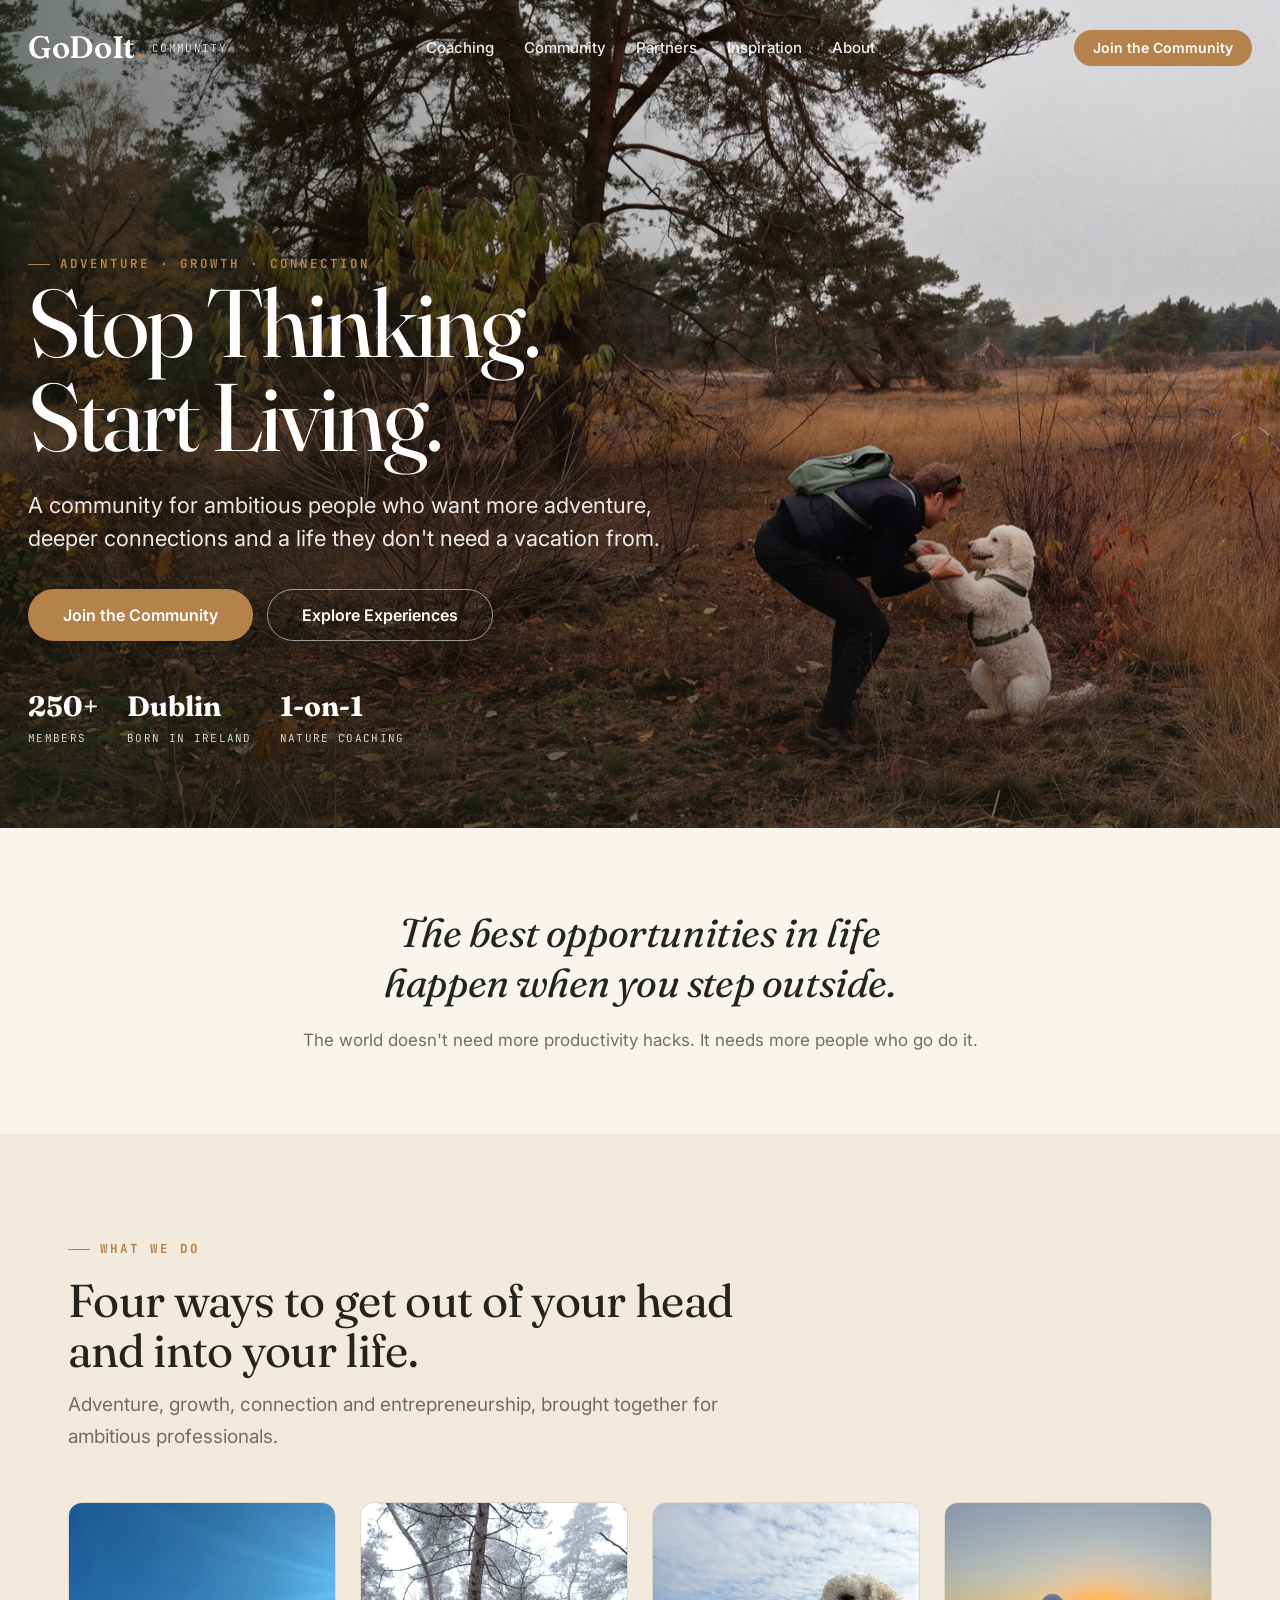
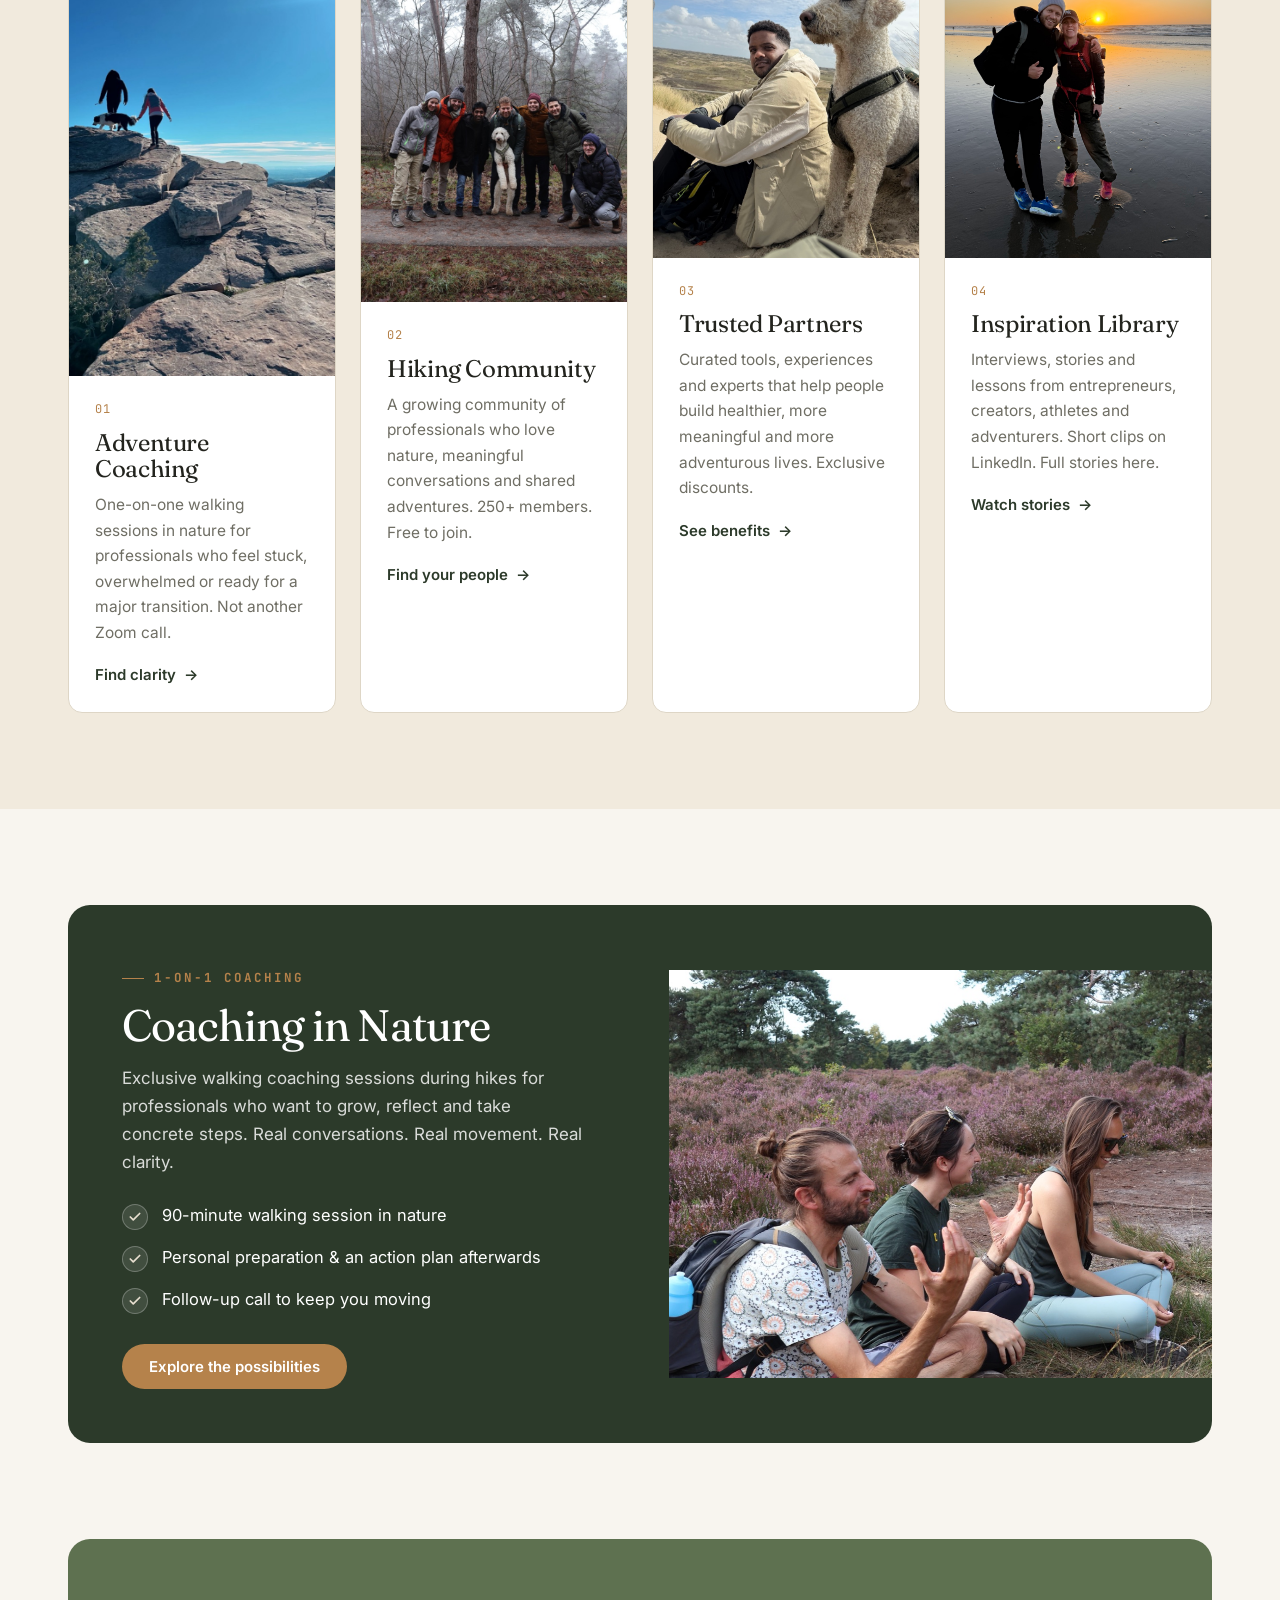
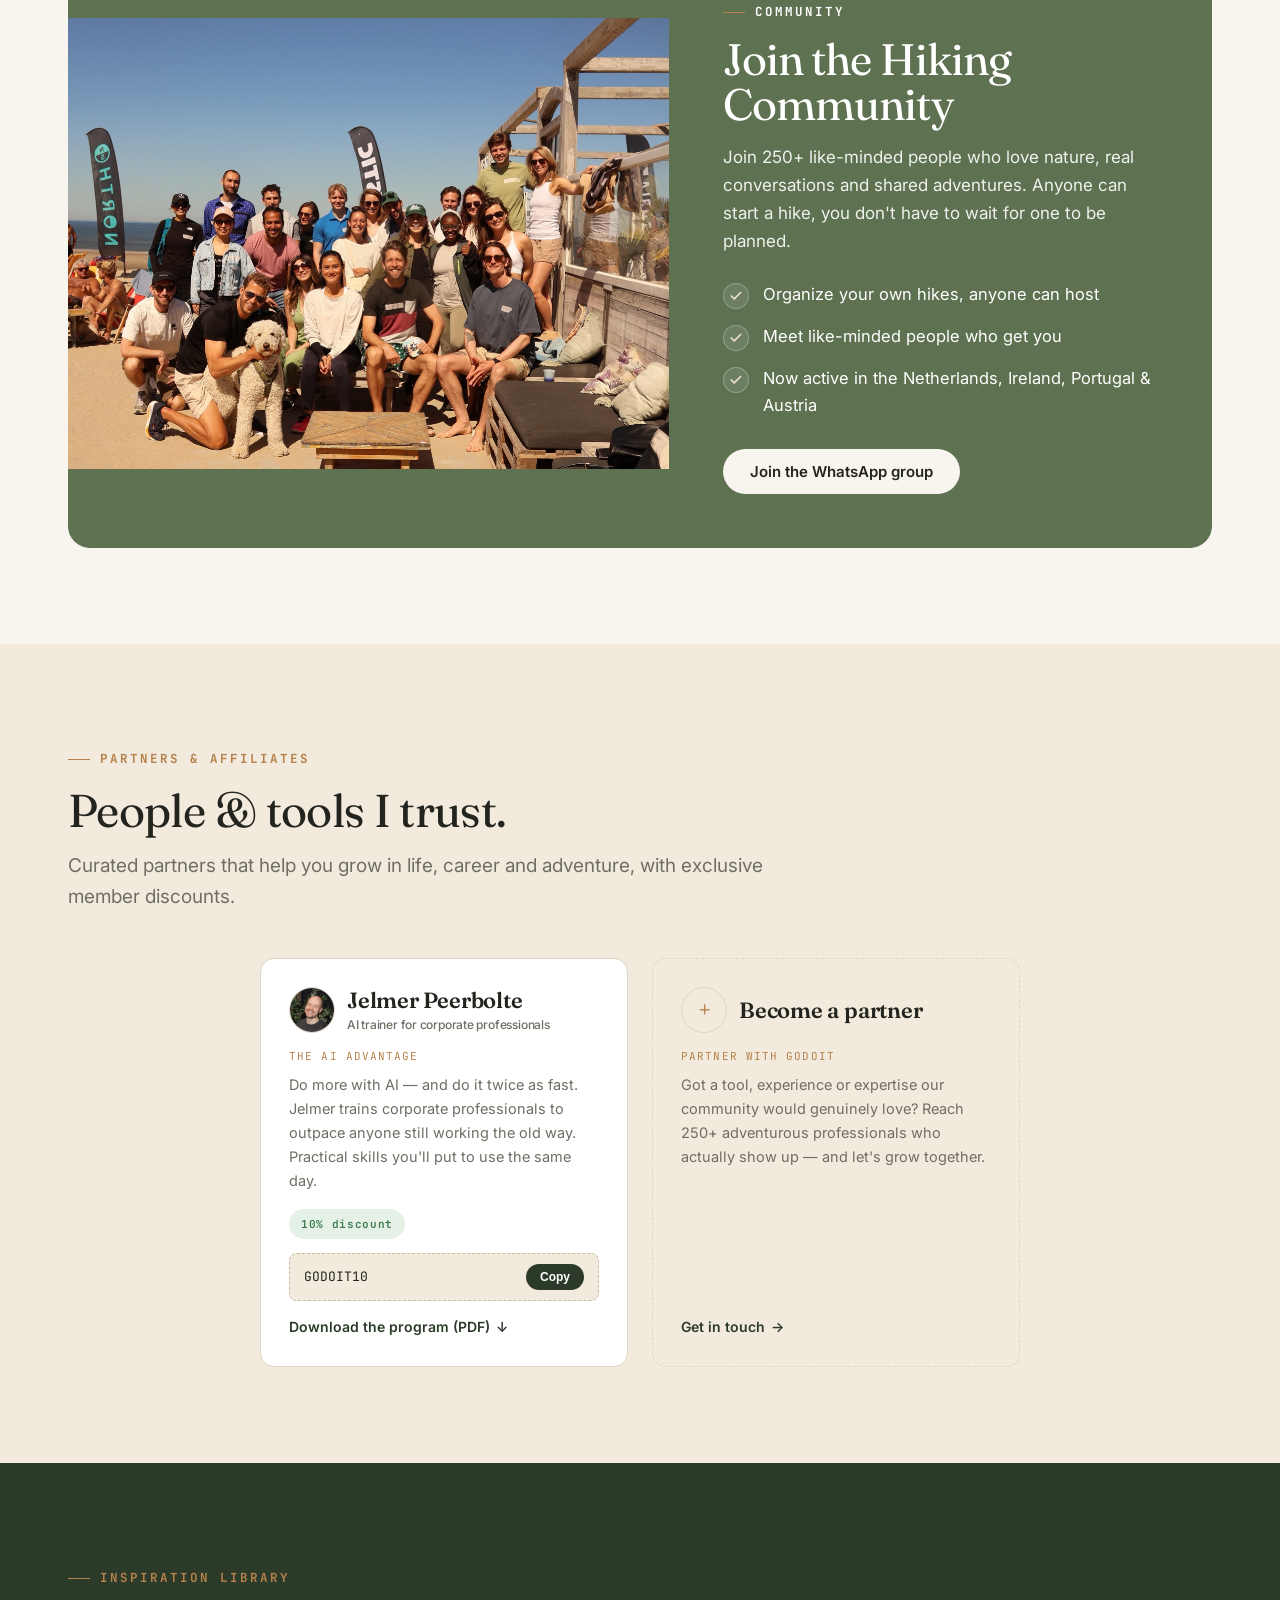
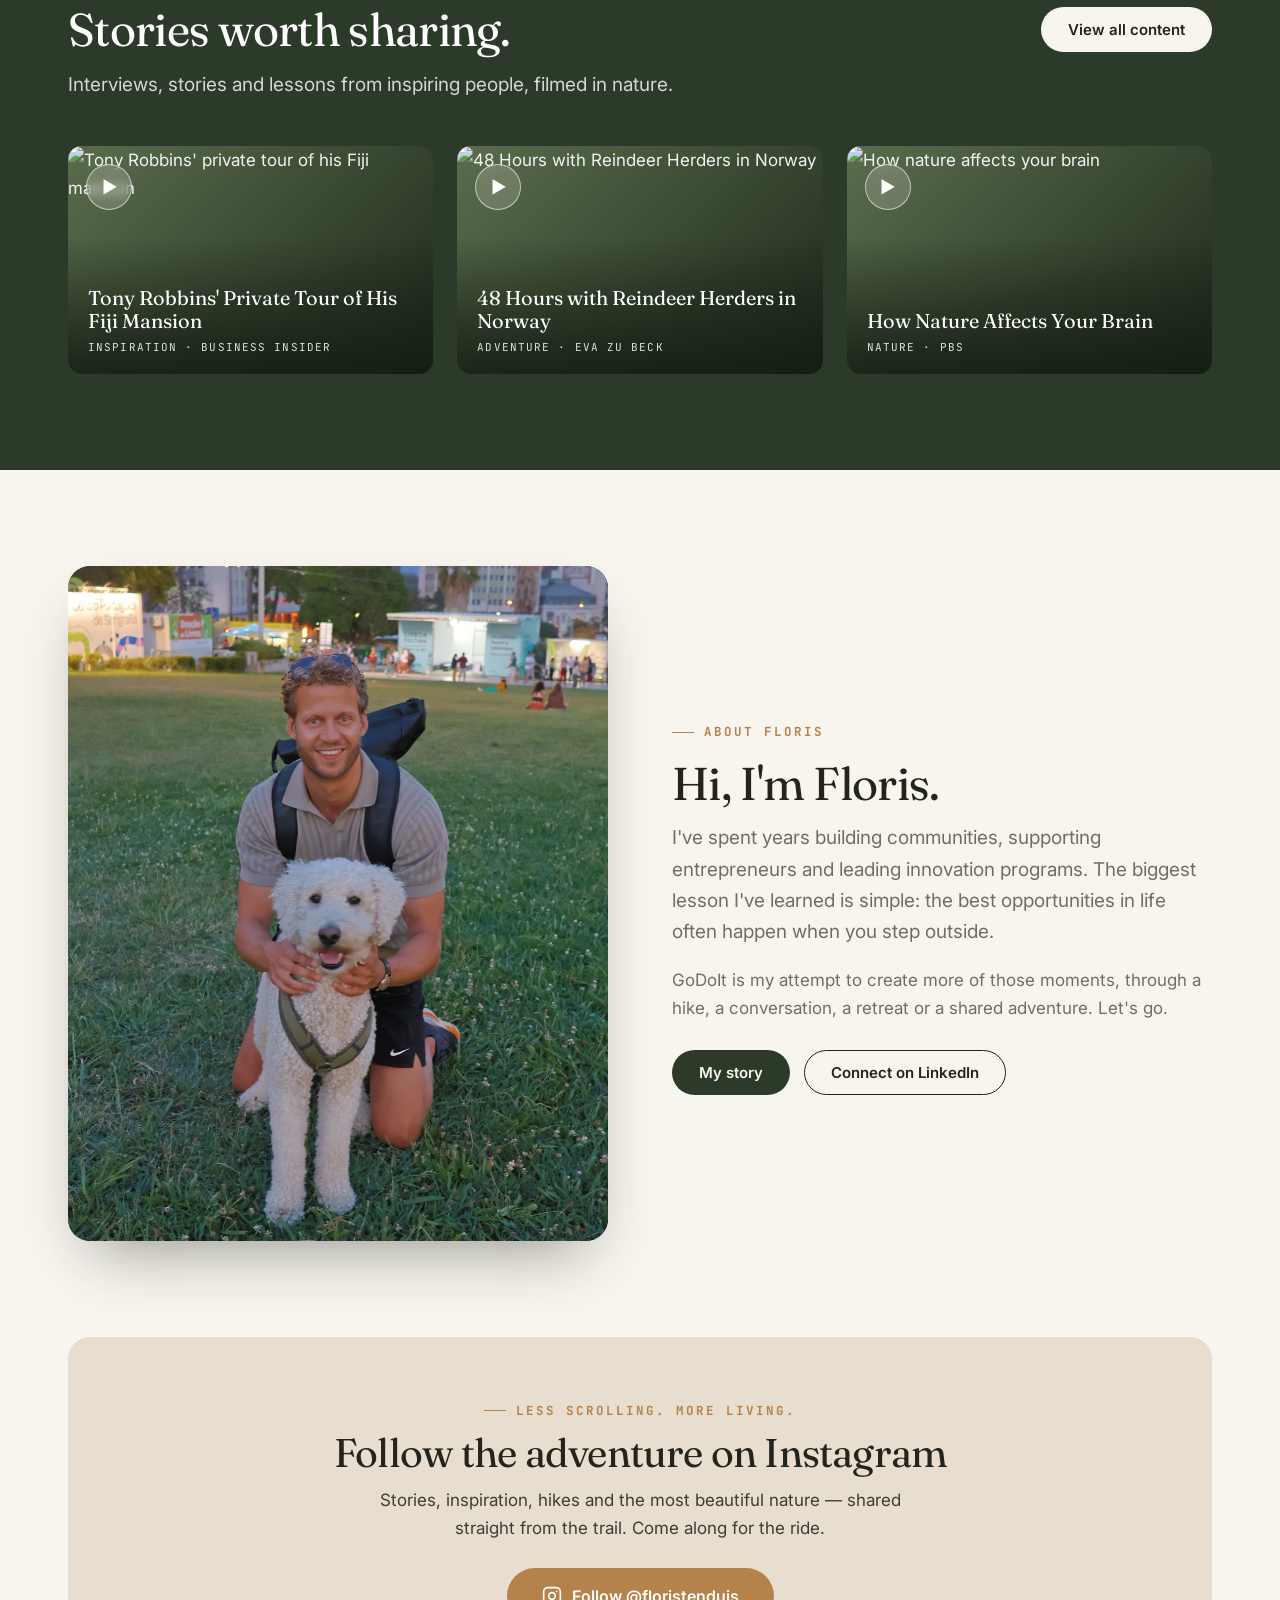
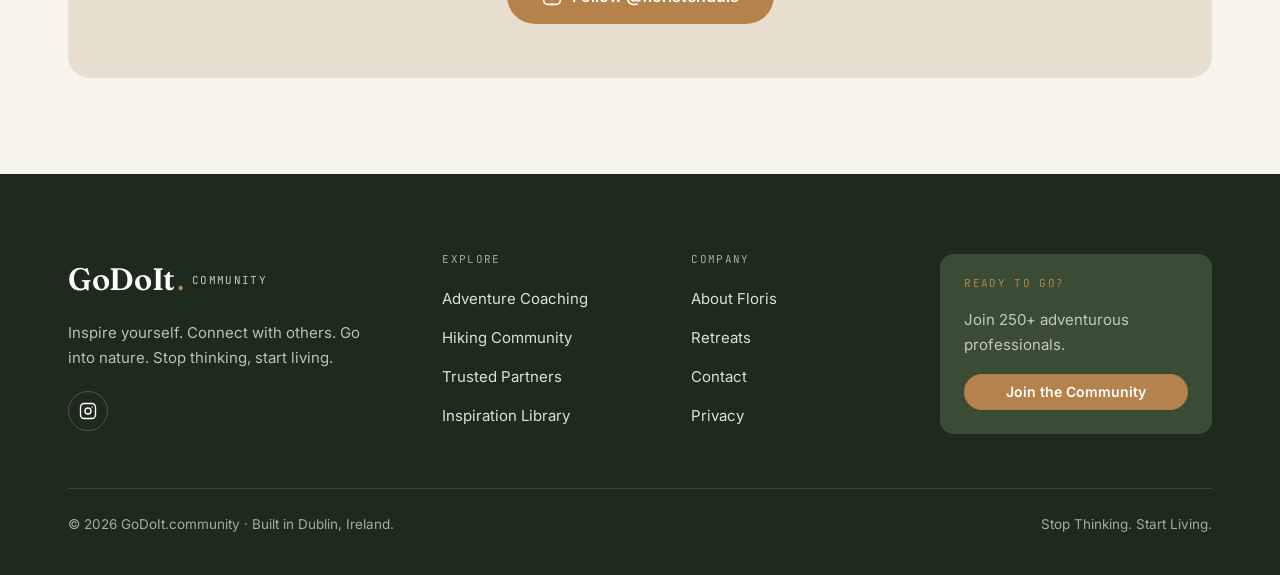
==== commit c868bcf0: "Mobile optimization: nav, hero, panels, page-hero & about - solid green nav bar on mobile so the ham" ====
--- a/index.html
+++ b/index.html
@@ -135,7 +135,7 @@
         <a href="coaching.html" class="btn btn-clay">Explore the possibilities</a>
       </div>
       <div class="img-fill zoom" style="aspect-ratio:4/3;min-height:0;align-self:center;background:var(--forest)">
-        <img data-fallback src="images/main2b.jpg" alt="A coaching conversation outdoors in nature" style="object-fit:contain;object-position:center" />
+        <img data-fallback src="images/main2b.jpg" alt="A coaching conversation outdoors in nature" style="object-fit:cover;object-position:center" />
       </div>
     </div>
   </div>
@@ -146,7 +146,7 @@
   <div class="wrap">
     <div class="panel-dark reveal" style="background:var(--sage)">
       <div class="img-fill zoom" style="aspect-ratio:4/3;min-height:0;align-self:center;background:var(--sage)">
-        <img data-fallback src="images/main3b.jpg" alt="The GoDoIt community together" style="object-fit:contain;object-position:center" />
+        <img data-fallback src="images/main3b.jpg" alt="The GoDoIt community together" style="object-fit:cover;object-position:center" />
       </div>
       <div class="pd-body">
         <span class="eyebrow" style="color:#fff">Community</span>
--- a/styles.css
+++ b/styles.css
@@ -356,3 +356,27 @@
 }
 .section-head{max-width:64ch}
 .flex-between{display:flex;align-items:center;justify-content:space-between;gap:20px;flex-wrap:wrap}
+
+/* ============================================================
+   MOBILE OPTIMIZATION
+   ============================================================ */
+@media(max-width:880px){
+  /* solid green nav bar so the hamburger stays readable over photos */
+  .nav.over{background:var(--forest);color:#fff}
+  .nav-inner,.nav.over .nav-inner{height:64px}
+  .nav-mobile{inset:64px 0 auto 0}
+
+  /* hero photo: the subject sits on the right — pin the image to the right edge */
+  .hero-media img{object-position:100% 45%!important;transform:none!important}
+
+  /* page heroes: keep the title clear of the fixed nav bar */
+  .page-hero{padding-top:104px}
+  .page-hero-inner{padding-bottom:44px}
+}
+
+@media(max-width:560px){
+  /* smaller hero stats so the hero content has room to breathe */
+  .hero-meta{gap:20px;margin-top:26px}
+  .hero-meta .m b{font-size:19px}
+  .hero-meta .m span{font-size:10px}
+}
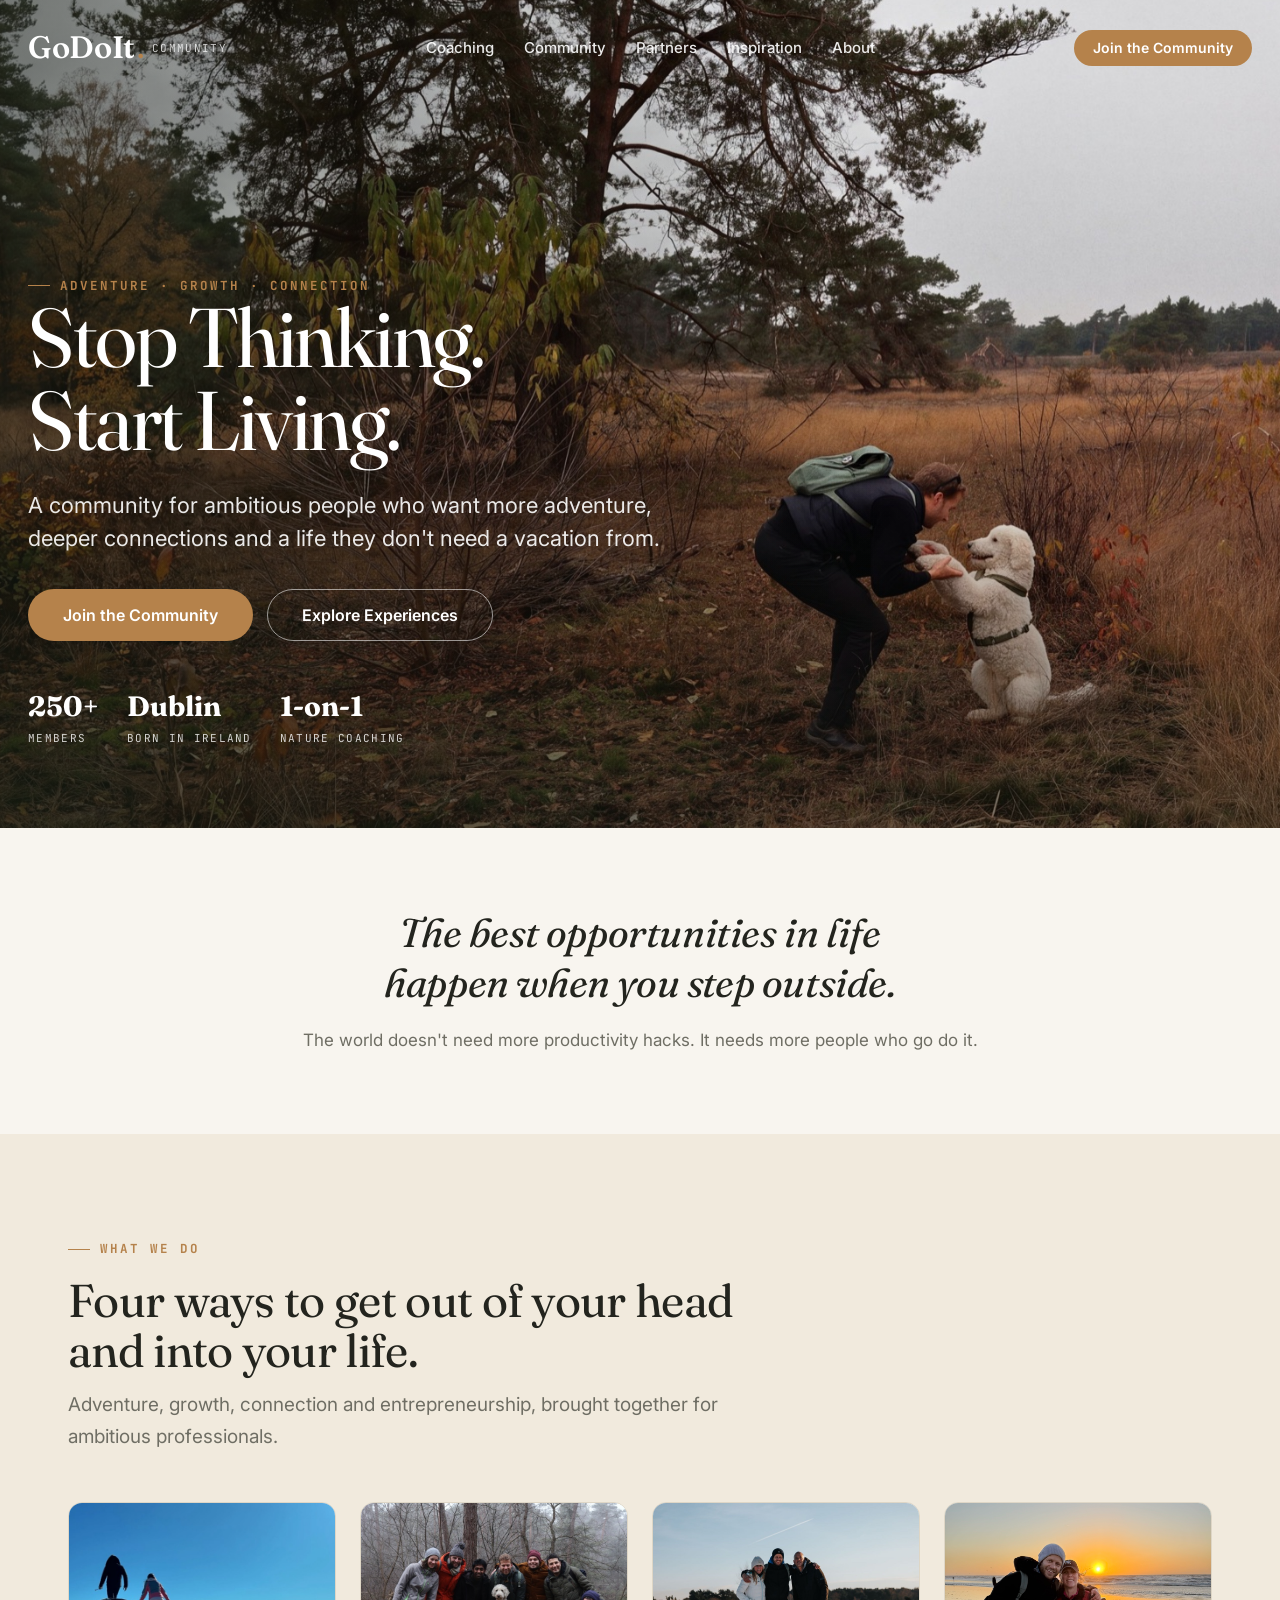
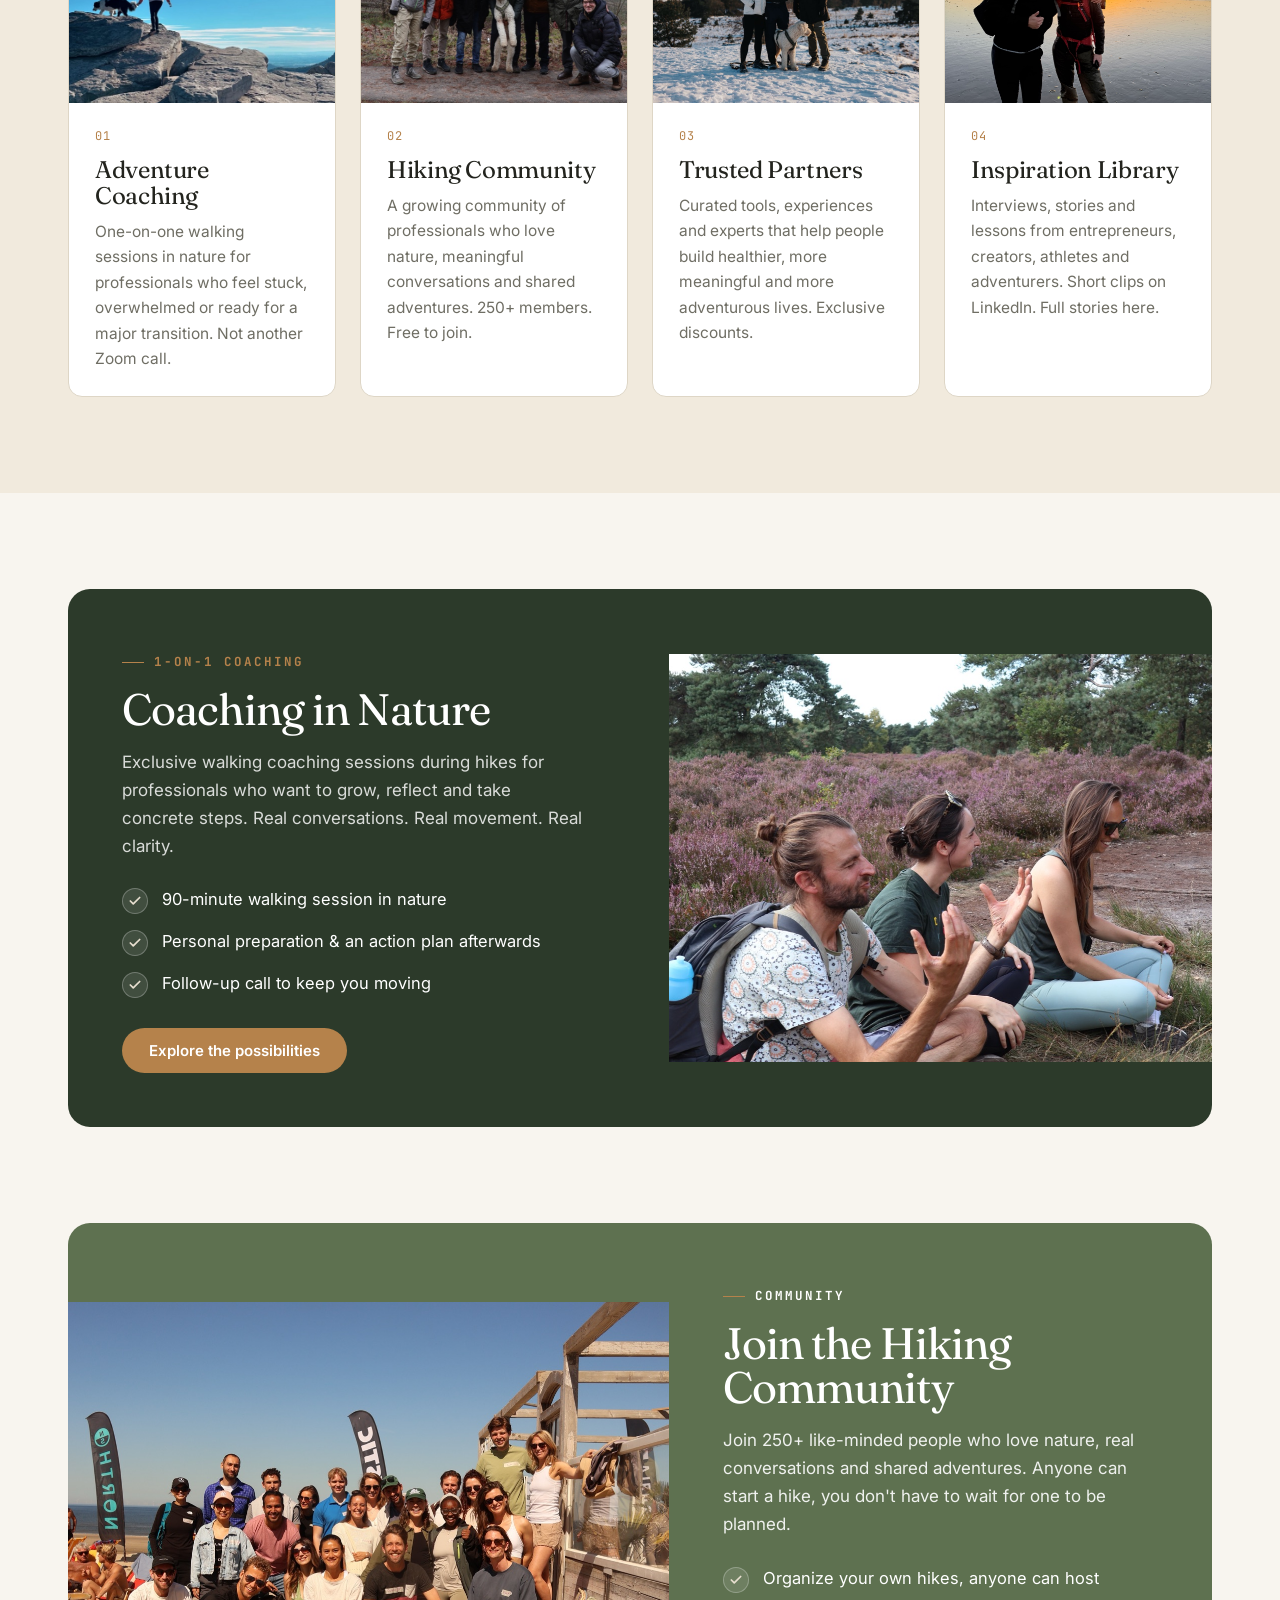
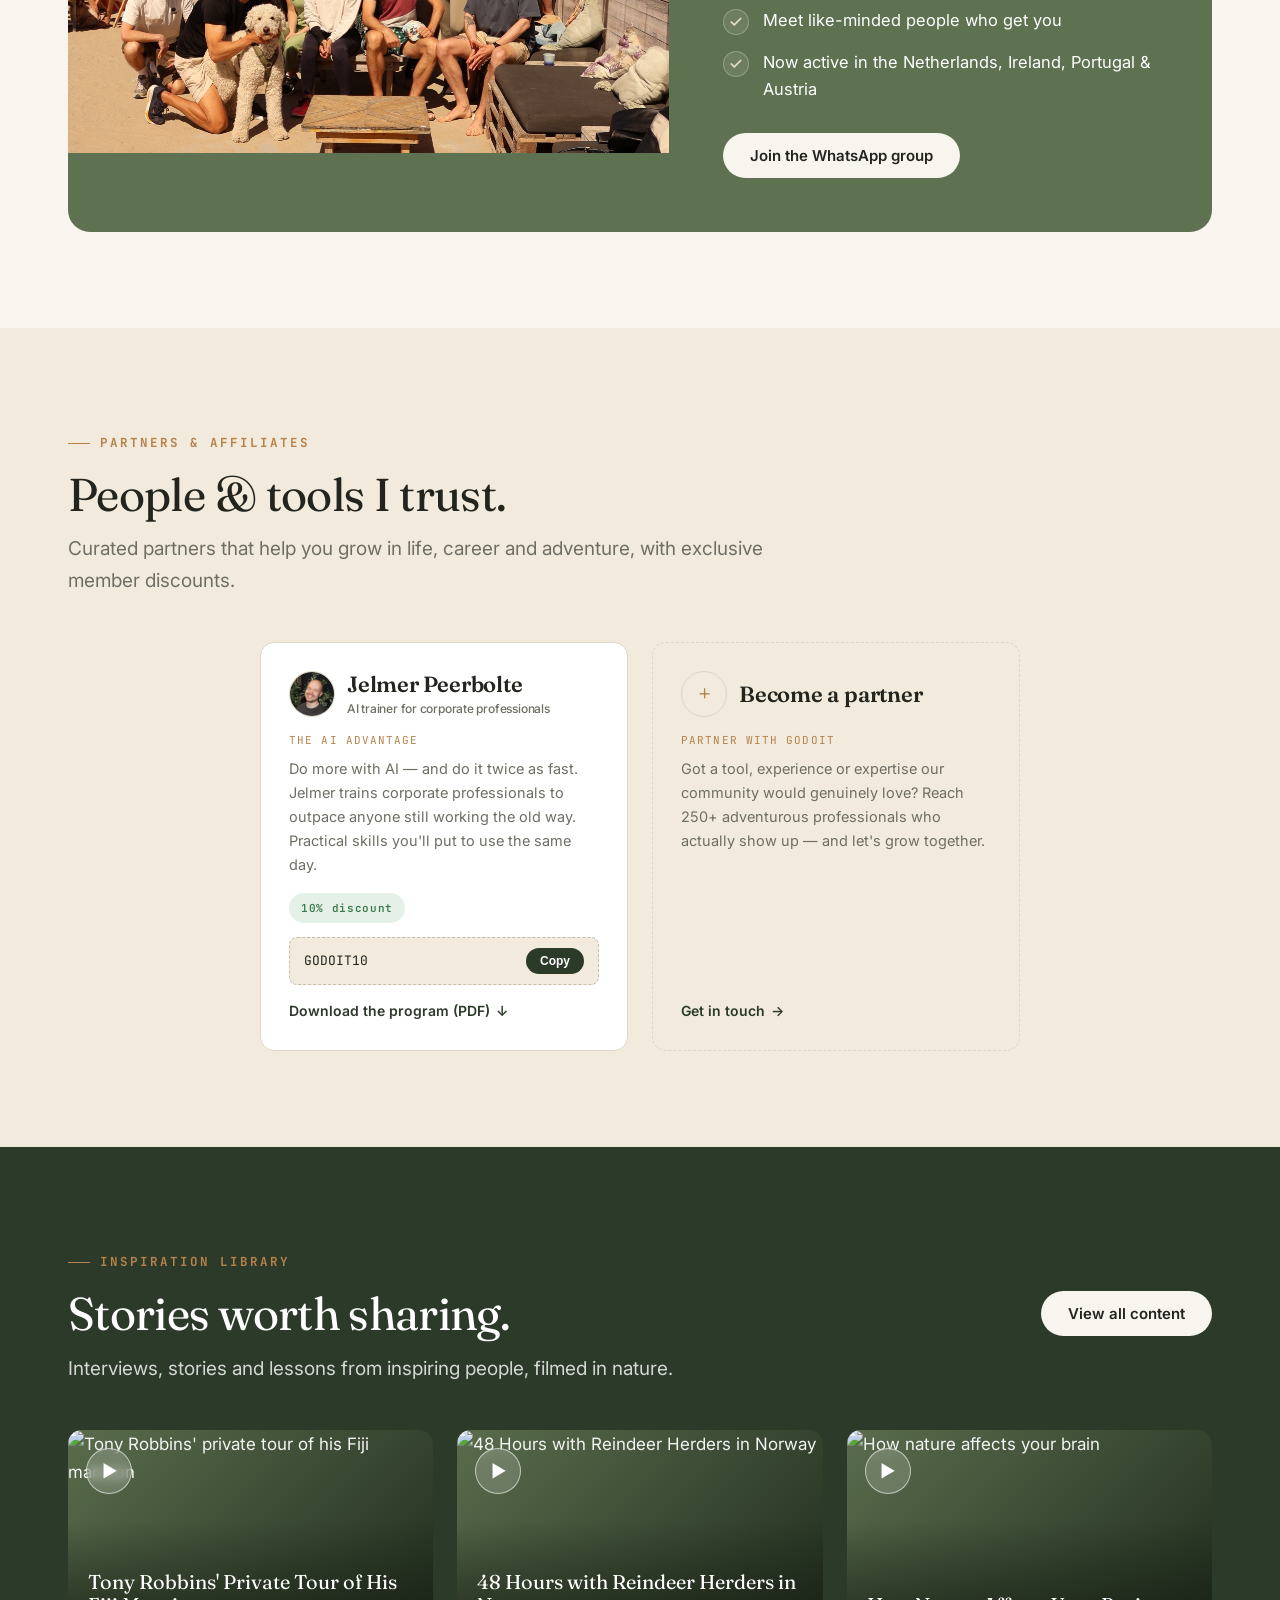
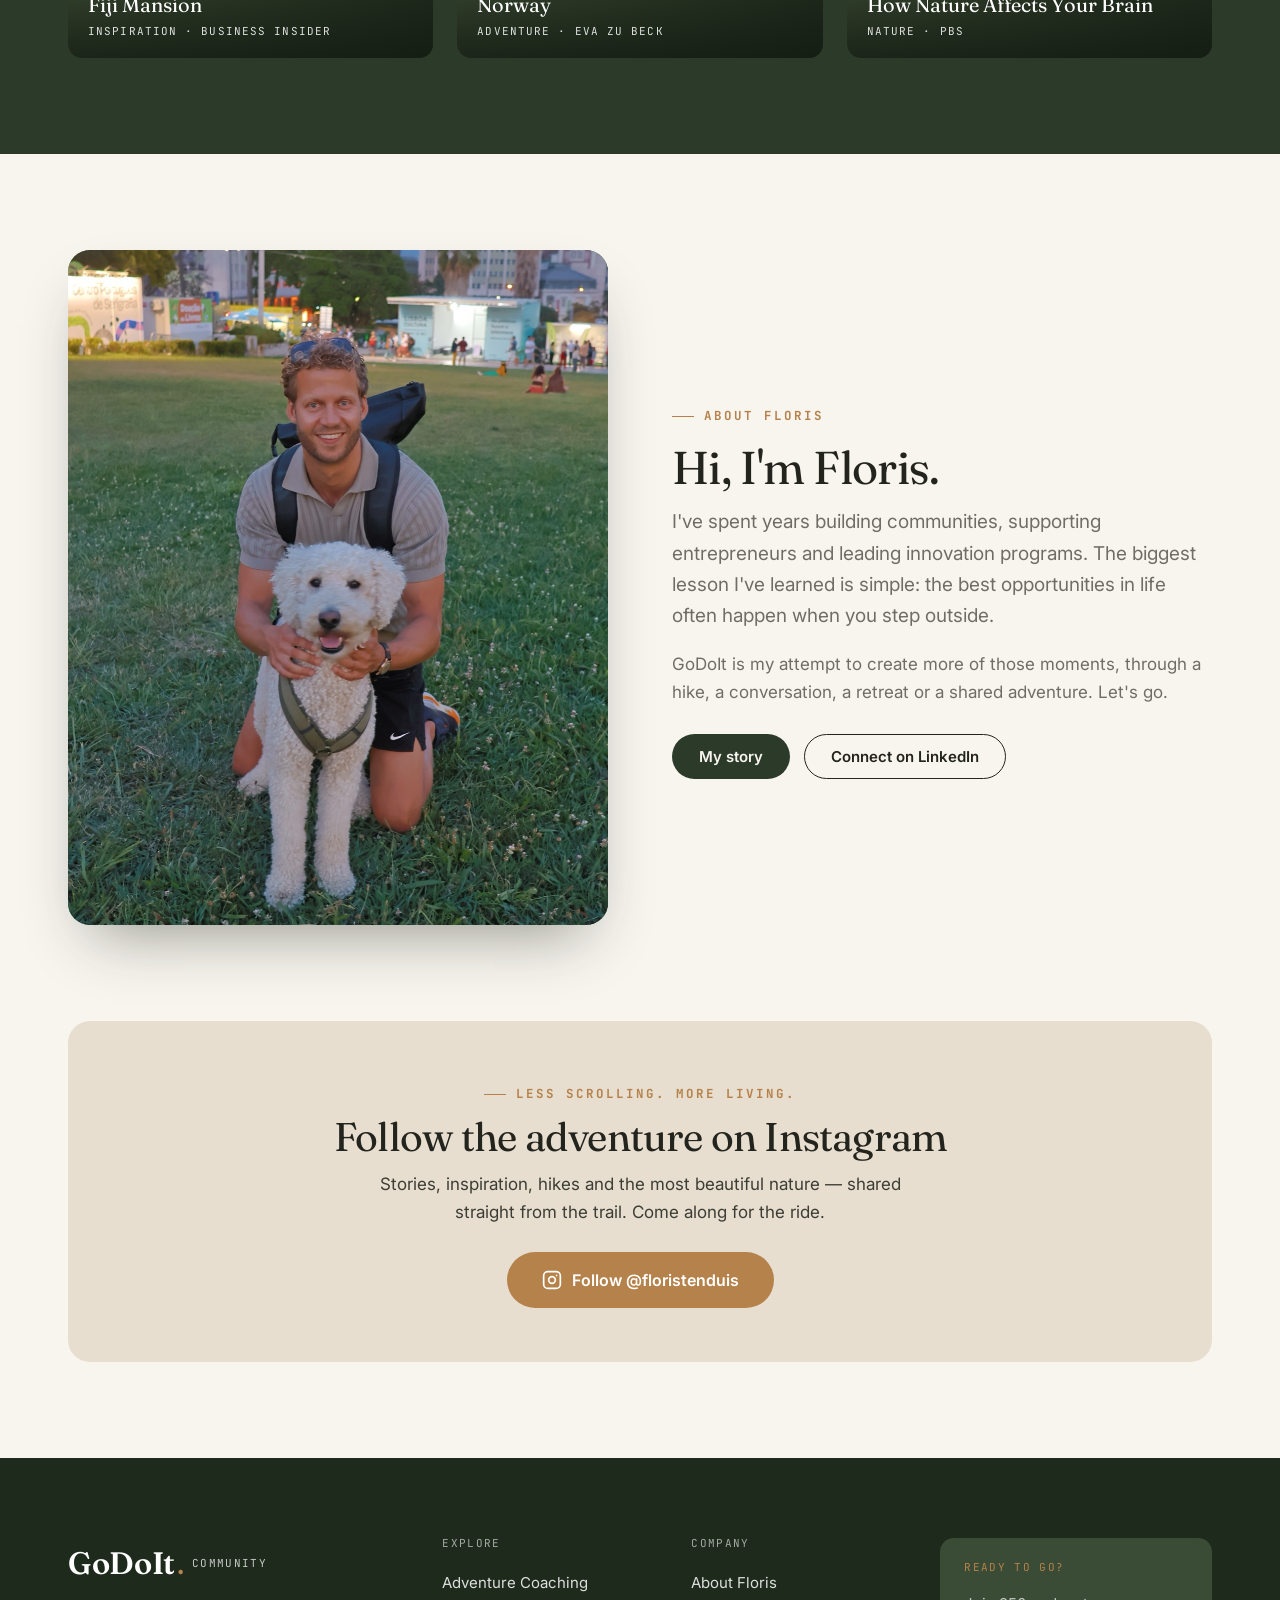
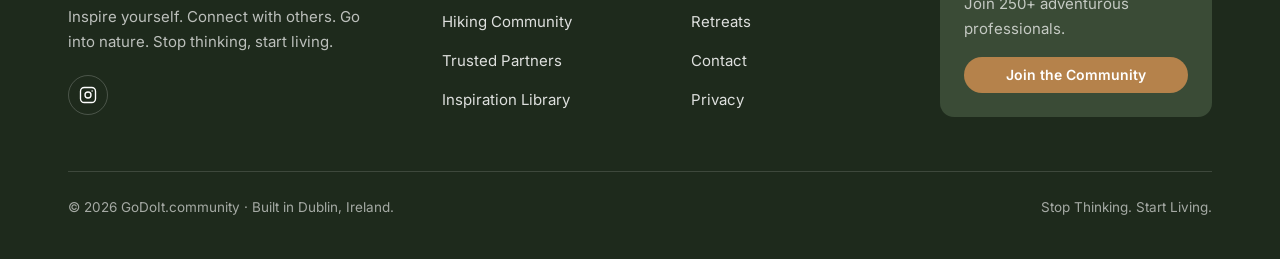
==== commit 01af2115: "Final round: new partners tile photo, clickable Become-a-partner -> WhatsApp, remove tile arrows, co" ====
--- a/index.html
+++ b/index.html
@@ -85,7 +85,6 @@
           <span class="num">01</span>
           <h3>Adventure Coaching</h3>
           <p>One-on-one walking sessions in nature for professionals who feel stuck, overwhelmed or ready for a major transition. Not another Zoom call.</p>
-          <span class="card-link" style="margin-top:18px">Find clarity <span class="arr">→</span></span>
         </div>
       </a>
       <a href="community.html" class="card card-hover feature reveal d1">
@@ -94,16 +93,14 @@
           <span class="num">02</span>
           <h3>Hiking Community</h3>
           <p>A growing community of professionals who love nature, meaningful conversations and shared adventures. 250+ members. Free to join.</p>
-          <span class="card-link" style="margin-top:18px">Find your people <span class="arr">→</span></span>
         </div>
       </a>
       <a href="partners.html" class="card card-hover feature reveal d2">
-        <div class="card-img"><img data-fallback src="images/card-partners.jpg" alt="A friend and the dog at the coast" style="width:100%;height:100%;object-fit:cover;object-position:center 35%;display:block" /></div>
+        <div class="card-img"><img data-fallback src="images/card-partners2.jpg" alt="Floris and friends with the dog in the snow" style="width:100%;height:100%;object-fit:cover;object-position:center 28%;display:block" /></div>
         <div style="padding:24px 26px;display:flex;flex-direction:column;flex:1">
           <span class="num">03</span>
           <h3>Trusted Partners</h3>
           <p>Curated tools, experiences and experts that help people build healthier, more meaningful and more adventurous lives. Exclusive discounts.</p>
-          <span class="card-link" style="margin-top:18px">See benefits <span class="arr">→</span></span>
         </div>
       </a>
       <a href="inspiration.html" class="card card-hover feature reveal d3">
@@ -112,7 +109,6 @@
           <span class="num">04</span>
           <h3>Inspiration Library</h3>
           <p>Interviews, stories and lessons from entrepreneurs, creators, athletes and adventurers. Short clips on LinkedIn. Full stories here.</p>
-          <span class="card-link" style="margin-top:18px">Watch stories <span class="arr">→</span></span>
         </div>
       </a>
     </div>
@@ -190,12 +186,12 @@
           <div class="code"><span>GODOIT10</span><button data-copy="GODOIT10">Copy</button></div>
           <a class="visit" href="downloads/speed-of-learning-ai-training.pdf" target="_blank" rel="noopener" style="margin-top:14px">Download the program (PDF) <span aria-hidden="true">↓</span></a>
         </div>
-        <div class="partner reveal d1" style="background:transparent;border-style:dashed">
+        <a class="partner reveal d1" href="https://wa.me/31620954368?text=Hi%20Floris%2C%20I%27d%20love%20to%20explore%20partnering%20with%20GoDoIt%21" target="_blank" rel="noopener" style="background:transparent;border-style:dashed">
           <div class="logo"><span class="glyph" style="width:46px;height:46px;border-radius:50%;background:var(--sand-soft);display:grid;place-items:center;color:var(--clay);border:1px solid var(--border);font-size:24px;line-height:1">+</span>Become a partner</div>
           <div class="cat">Partner with GoDoIt</div>
           <p>Got a tool, experience or expertise our community would genuinely love? Reach 250+ adventurous professionals who actually show up — and let's grow together.</p>
-          <a class="visit" href="partners.html" style="margin-top:auto">Get in touch <span aria-hidden="true">→</span></a>
-        </div>
+          <span class="visit" style="margin-top:auto">Get in touch <span aria-hidden="true">→</span></span>
+        </a>
       </div>
     </div>
   </div>
--- a/styles.css
+++ b/styles.css
@@ -69,11 +69,11 @@
 .section-sm{padding:var(--s10) 0}
 .center{text-align:center}
 .grid{display:grid;gap:var(--gap)}
-.cols-2{grid-template-columns:repeat(2,1fr)}
-.cols-3{grid-template-columns:repeat(3,1fr)}
-.cols-4{grid-template-columns:repeat(4,1fr)}
-@media(max-width:980px){.cols-4{grid-template-columns:repeat(2,1fr)}.cols-3{grid-template-columns:1fr}}
-@media(max-width:720px){.cols-2,.cols-4{grid-template-columns:1fr}}
+.cols-2{grid-template-columns:repeat(2,minmax(0,1fr))}
+.cols-3{grid-template-columns:repeat(3,minmax(0,1fr))}
+.cols-4{grid-template-columns:repeat(4,minmax(0,1fr))}
+@media(max-width:980px){.cols-4{grid-template-columns:repeat(2,minmax(0,1fr))}.cols-3{grid-template-columns:minmax(0,1fr)}}
+@media(max-width:720px){.cols-2,.cols-4{grid-template-columns:minmax(0,1fr)}}
 
 /* ---- Typographic helpers ---- */
 .eyebrow{
@@ -164,13 +164,18 @@
   background:linear-gradient(90deg,rgba(20,28,18,.55) 0%,rgba(20,28,18,.22) 40%,rgba(20,28,18,0) 70%),
              linear-gradient(0deg,rgba(20,28,18,.45) 0%,transparent 50%)}
 .hero-inner{padding:0 0 9vh;max-width:840px;text-align:left}
-.hero h1{font-size:clamp(52px,8vw,96px);line-height:.98;letter-spacing:-.03em}
+.hero h1{font-size:clamp(46px,6.5vw,88px);line-height:1;letter-spacing:-.03em}
 .hero .sub{font-size:clamp(18px,2.2vw,22px);margin:26px 0 34px;max-width:48ch;color:rgba(255,255,255,.9);line-height:1.5}
 .hero-actions{display:flex;gap:14px;flex-wrap:wrap}
 .hero-meta{display:flex;gap:28px;margin-top:42px;flex-wrap:wrap}
 .hero-meta .m{display:flex;flex-direction:column}
 .hero-meta .m b{font-family:var(--serif);font-size:28px}
 .hero-meta .m span{font-family:var(--mono);font-size:11px;letter-spacing:.12em;text-transform:uppercase;opacity:.8}
+/* short viewports (small/scaled laptops): anchor heroes below the nav so the title never overlaps the logo */
+@media(max-height:860px){
+  .hero{min-height:0;align-items:flex-start;padding:116px 0 60px}
+  .page-hero{padding-top:104px}
+}
 
 /* compact page hero */
 .page-hero{position:relative;color:#fff;overflow:hidden;display:flex;align-items:flex-end;min-height:62vh}
@@ -197,10 +202,26 @@
 .card .num{font-family:var(--mono);font-size:12px;color:var(--clay);letter-spacing:.1em}
 .card h3{font-size:24px;margin:10px 0 10px}
 .card p{color:var(--stone);font-size:15.5px}
-.card .card-img{aspect-ratio:16/11}
+.card .card-img{height:200px;flex:0 0 auto;overflow:hidden}
+@media(max-width:720px){.card .card-img{height:240px}}
 .card-link{display:inline-flex;align-items:center;gap:8px;margin-top:18px;font-weight:600;color:var(--forest);font-size:15px}
 .card-link .arr{transition:transform .25s var(--ease)}
 .card:hover .card-link .arr{transform:translateX(5px)}
+
+/* photo tiles (community "what to expect") */
+.ptile{position:relative;display:flex;align-items:flex-end;min-height:270px;border-radius:var(--r);overflow:hidden;color:#fff;
+  transition:transform .35s var(--ease),box-shadow .35s var(--ease)}
+.ptile:hover{transform:translateY(-6px);box-shadow:var(--sh-lg)}
+.ptile>img{position:absolute;inset:0;width:100%;height:100%;object-fit:cover;z-index:0;transition:transform .8s var(--ease)}
+.ptile::after{content:"";position:absolute;inset:0;z-index:1;
+  background:linear-gradient(0deg,rgba(20,28,18,.92),rgba(20,28,18,.55) 38%,rgba(20,28,18,.12) 72%)}
+.ptile:hover>img{transform:scale(1.05)}
+.ptile-cap{position:relative;z-index:2;padding:22px 24px}
+.ptile-cap h3{color:#fff;font-size:21px;margin:0 0 6px}
+.ptile-cap p{color:rgba(255,255,255,.86);font-size:14px;margin:0}
+.ptile-badge{position:absolute;top:14px;left:14px;z-index:2;display:inline-flex;align-items:center;gap:7px;
+  background:var(--clay);color:#fff;font-family:var(--mono);font-size:11px;font-weight:700;letter-spacing:.08em;
+  text-transform:uppercase;padding:6px 12px;border-radius:var(--r-pill)}
 
 /* feature card (icon top) */
 .feature{display:flex;flex-direction:column;height:100%}
@@ -213,7 +234,7 @@
 .panel-dark h2{font-size:clamp(30px,3.6vw,44px);margin:14px 0 16px}
 .panel-dark p{color:rgba(255,255,255,.82);max-width:42ch}
 .panel-dark .img-fill{min-height:360px}
-@media(max-width:820px){.panel-dark{grid-template-columns:1fr}.panel-dark .pd-body{padding:38px}}
+@media(max-width:820px){.panel-dark{grid-template-columns:minmax(0,1fr)}.panel-dark .pd-body{padding:38px}}
 
 /* ============================================================
    PARTNER CARDS
@@ -340,8 +361,8 @@
 .colophon{display:flex;justify-content:space-between;align-items:center;margin-top:54px;padding-top:24px;
   border-top:1px solid var(--border-dark);color:rgba(255,255,255,.6);font-size:13.5px;flex-wrap:wrap;gap:12px}
 .colophon a{opacity:.8}
-@media(max-width:880px){.footer-grid{grid-template-columns:1fr 1fr}}
-@media(max-width:540px){.footer-grid{grid-template-columns:1fr}}
+@media(max-width:880px){.footer-grid{grid-template-columns:repeat(2,minmax(0,1fr))}}
+@media(max-width:540px){.footer-grid{grid-template-columns:minmax(0,1fr)}}
 
 /* ============================================================
    REVEAL ANIMATION
@@ -366,8 +387,14 @@
   .nav-inner,.nav.over .nav-inner{height:64px}
   .nav-mobile{inset:64px 0 auto 0}
 
-  /* hero photo: the subject sits on the right — pin the image to the right edge */
-  .hero-media img{object-position:100% 45%!important;transform:none!important}
+  /* hero photo: center the man + dog (they sit at ~70% of the frame) */
+  .hero-media img{object-position:78% 50%!important;transform:none!important}
+  /* per-page mobile crops (override the homepage default above) */
+  .hero-media img.crop-dog{object-position:13% 50%!important}
+  .hero-media img.crop-me{object-position:12% 50%!important}
+  .hero-media img.crop-coaching{object-position:52% 50%!important}
+  .hero-media img.crop-community{object-position:30% 50%!important}
+  .hero-media img.crop-partners{object-position:34% 50%!important}
 
   /* page heroes: keep the title clear of the fixed nav bar */
   .page-hero{padding-top:104px}
@@ -375,8 +402,13 @@
 }
 
 @media(max-width:560px){
+  /* anchor hero content below the nav bar with top spacing (no clipping) */
+  .hero{align-items:flex-start;min-height:auto;padding:100px 0 60px}
+  .hero .hero-media::after{background:linear-gradient(180deg,rgba(20,28,18,.6),rgba(20,28,18,.3) 50%,rgba(20,28,18,.62))}
   /* smaller hero stats so the hero content has room to breathe */
   .hero-meta{gap:20px;margin-top:26px}
   .hero-meta .m b{font-size:19px}
   .hero-meta .m span{font-size:10px}
-}
+  /* tighter newsletter padding so the Instagram button centers cleanly */
+  .newsletter{padding:34px 20px}
+}
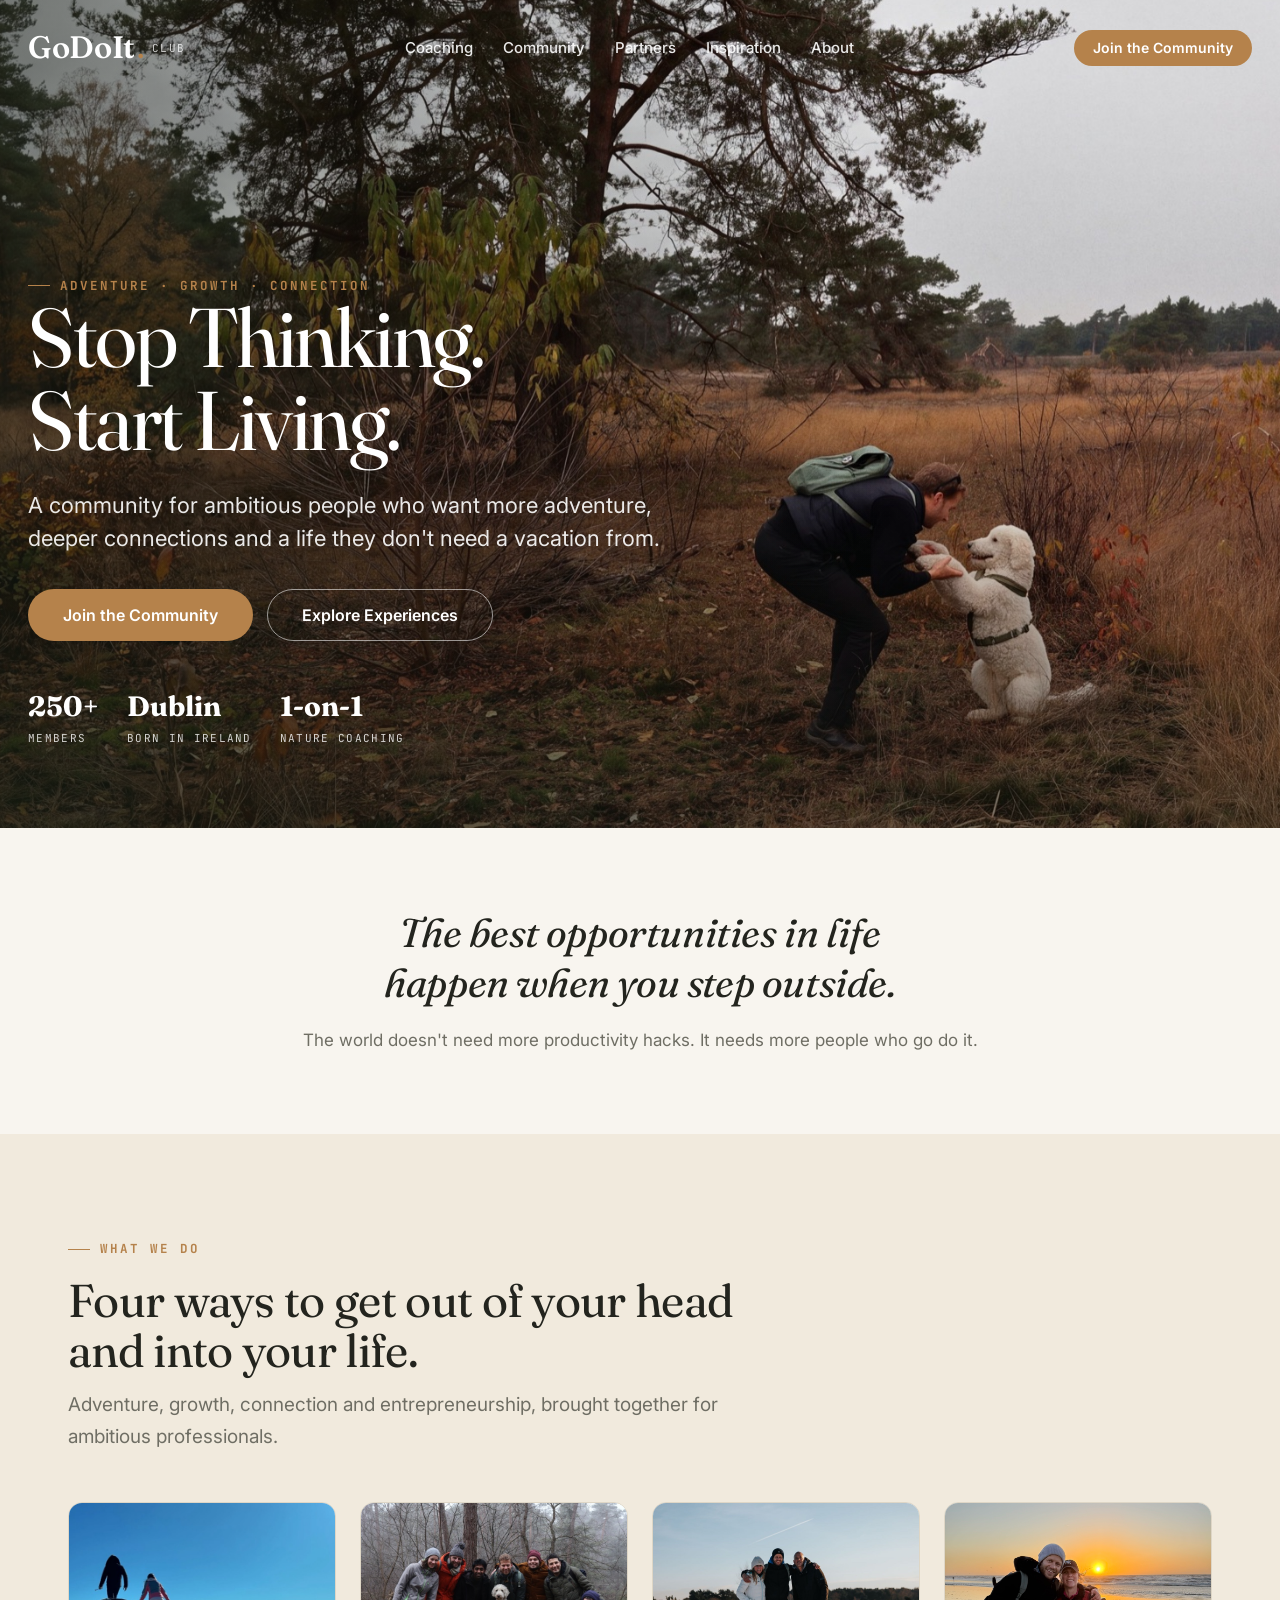
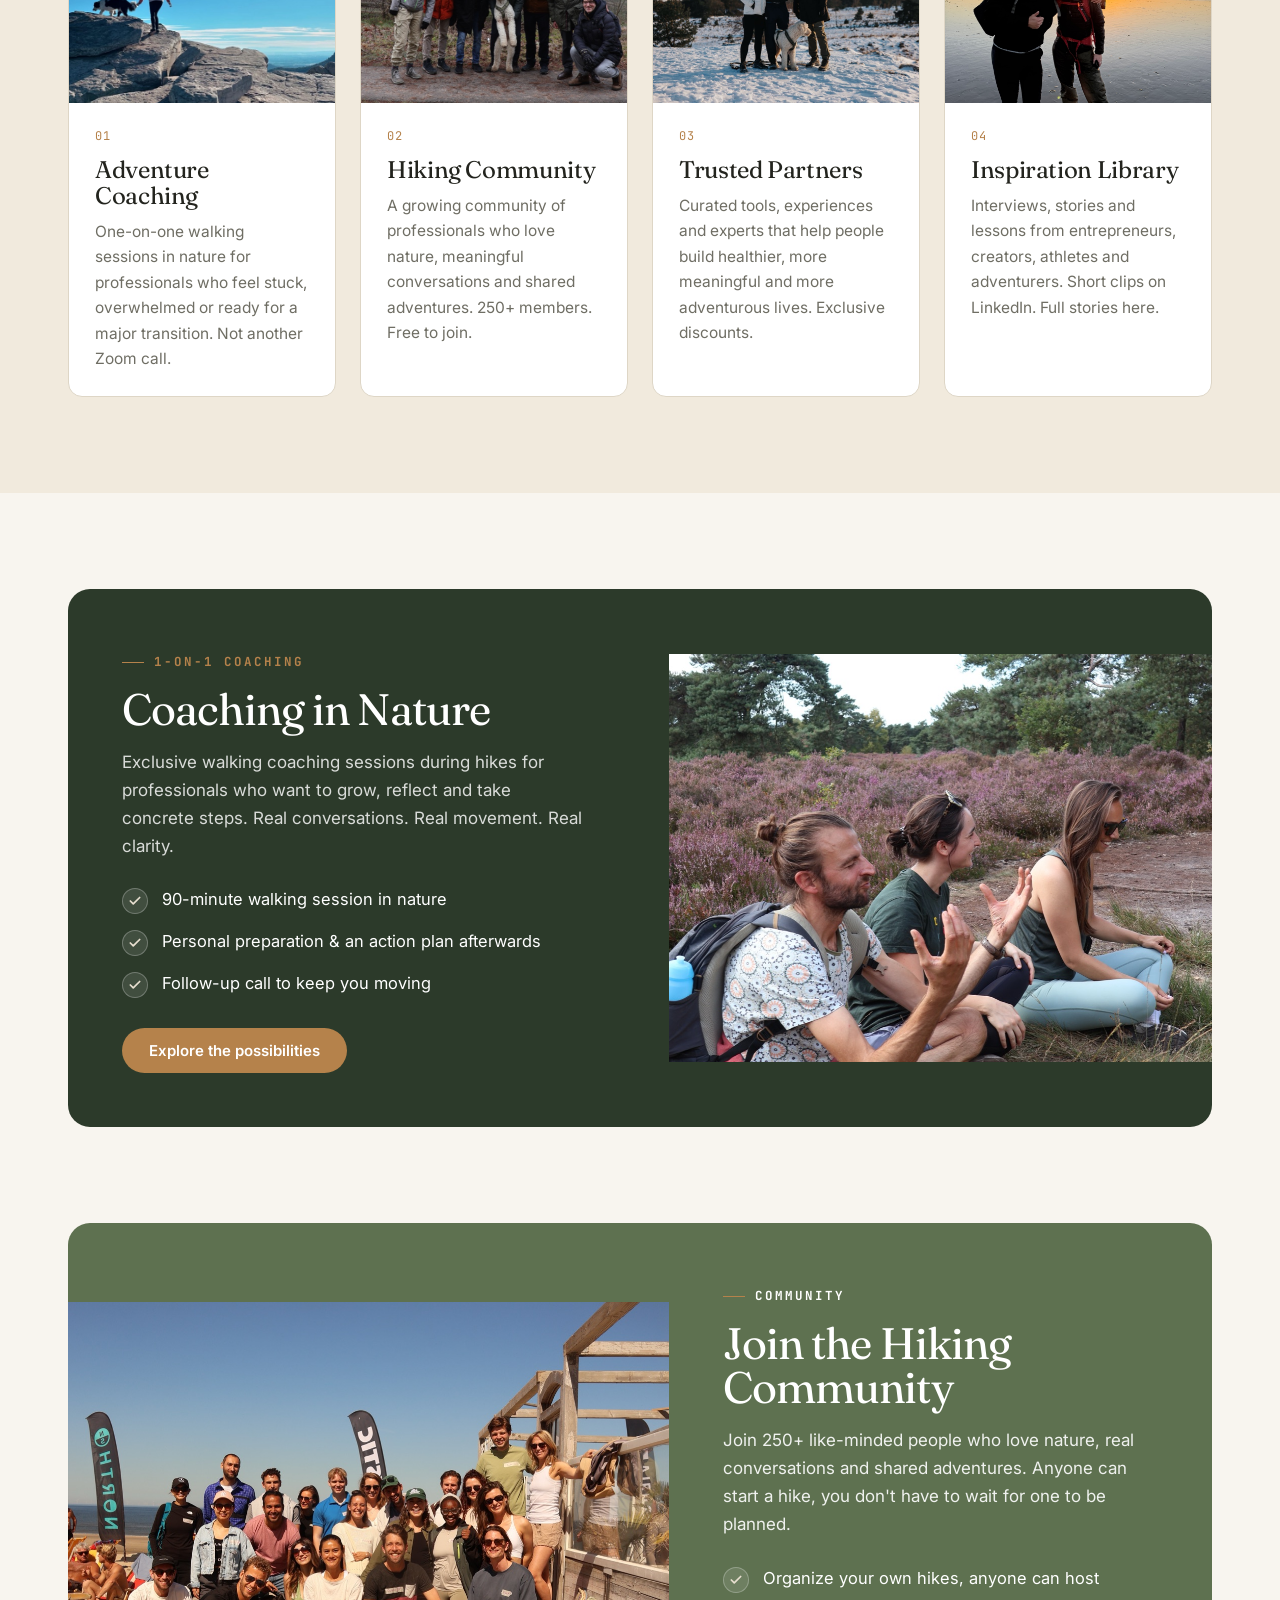
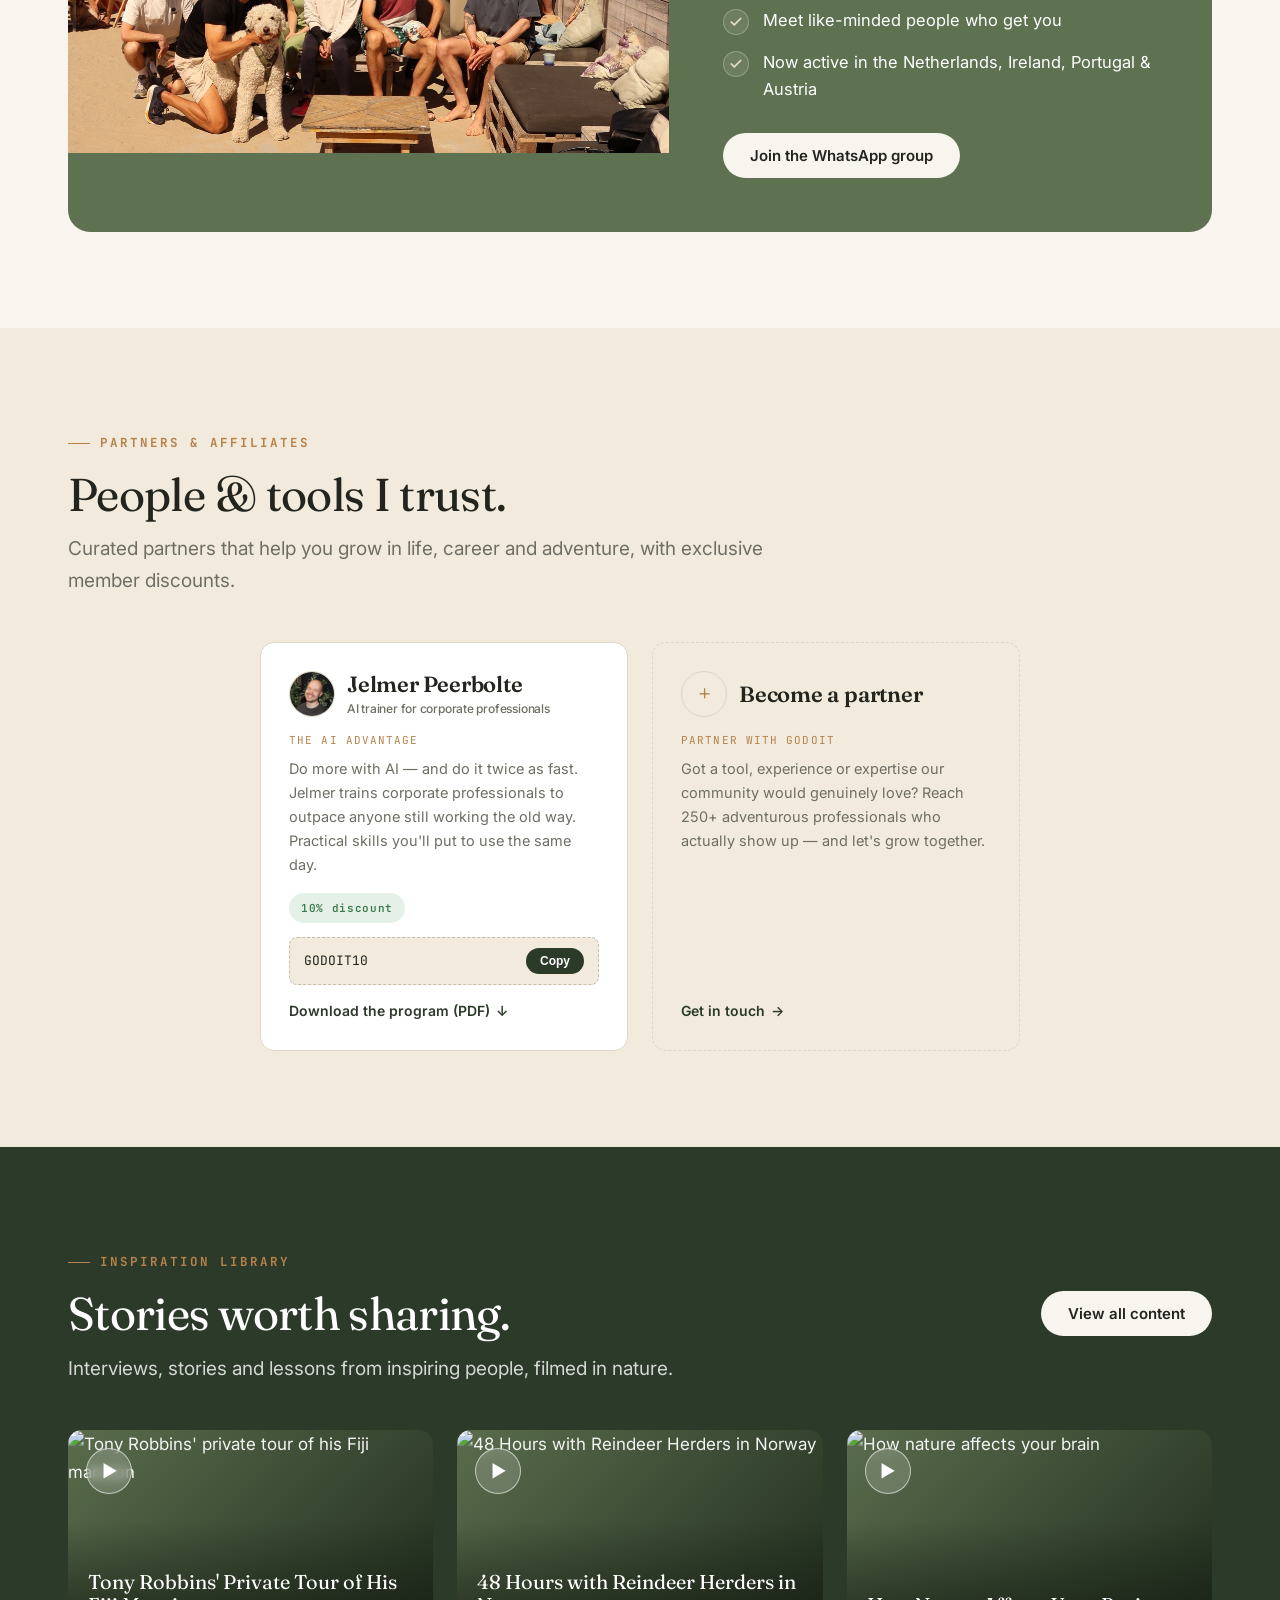
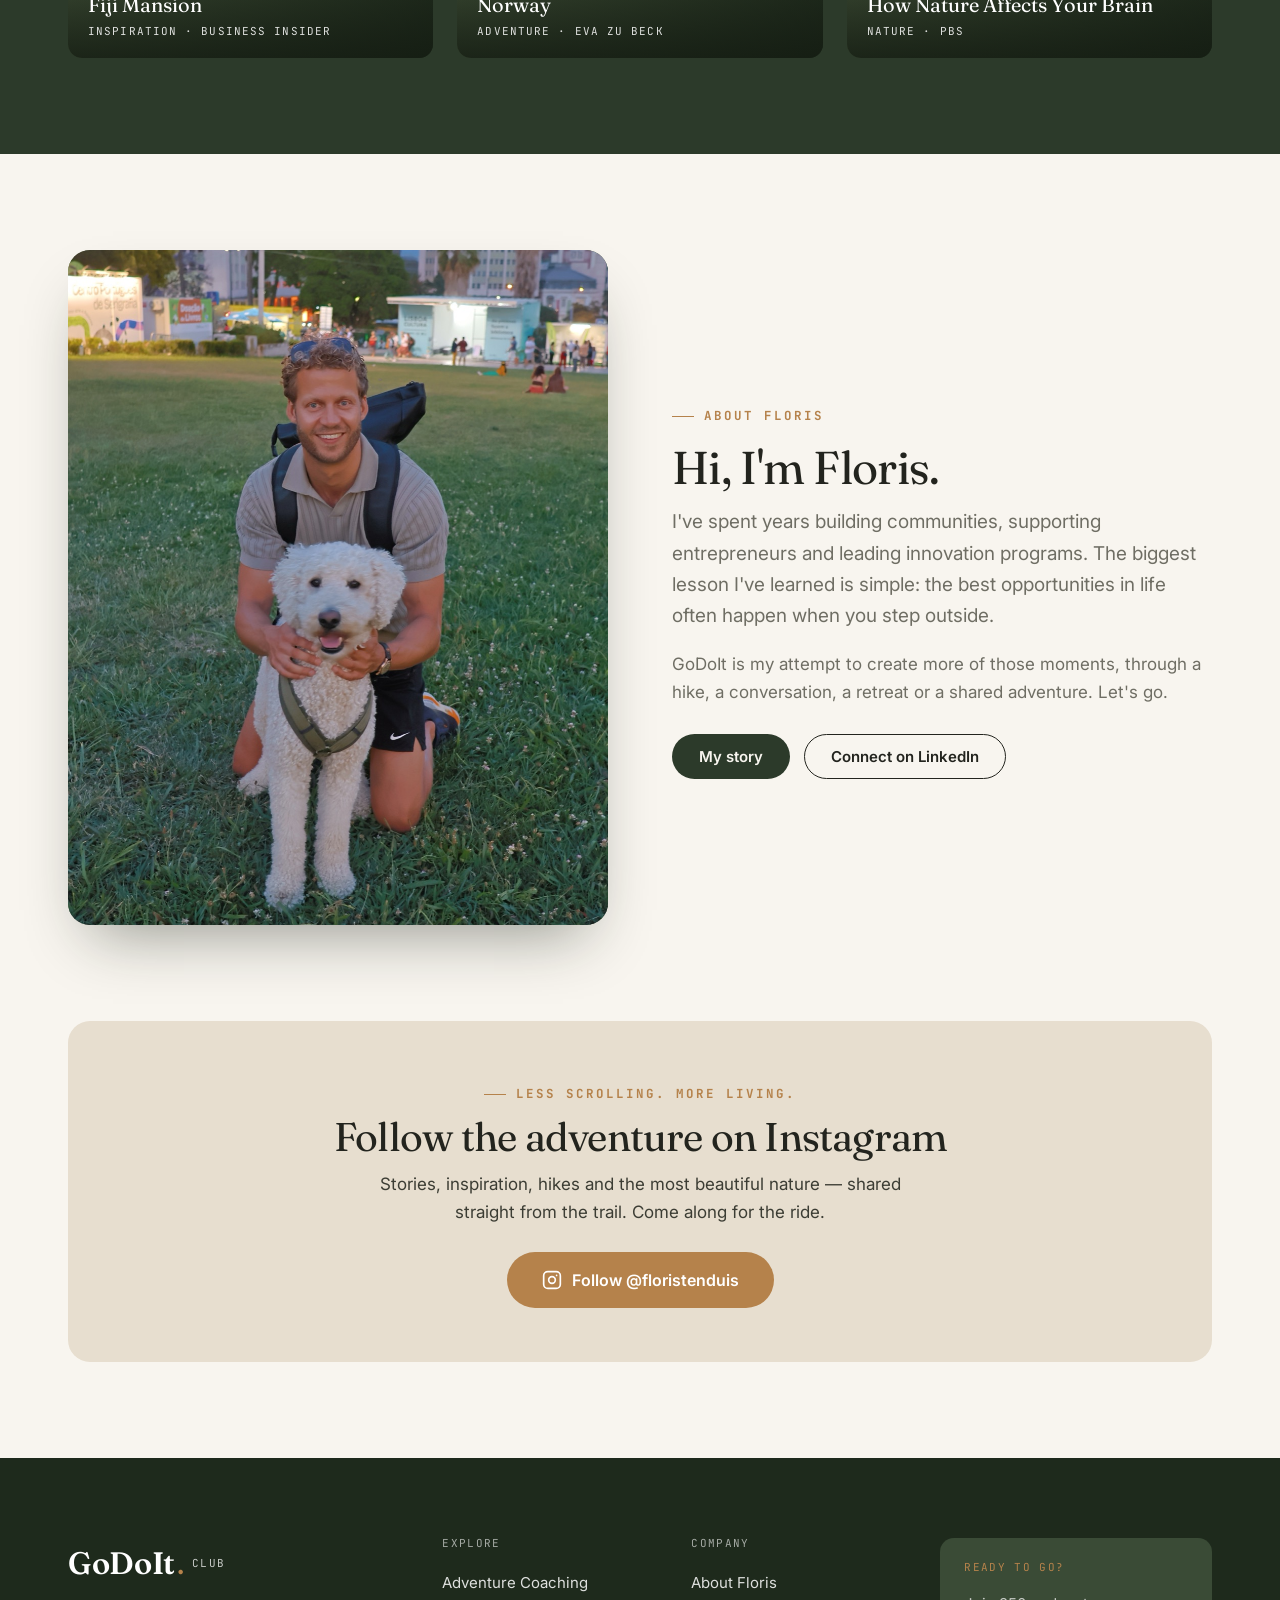
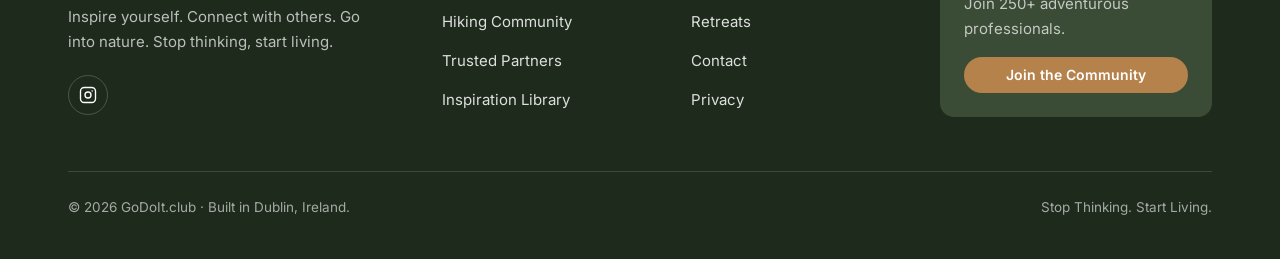
==== commit 1e8d8cc4: "Brand: GoDoIt.community -> GoDoIt.club across the site Co-Authored-By: Claude Opus 4.8 <noreply@anth" ====
--- a/index.html
+++ b/index.html
@@ -3,7 +3,7 @@
 <head>
 <meta charset="UTF-8" />
 <meta name="viewport" content="width=device-width, initial-scale=1.0" />
-<title>GoDoIt.community · Stop Thinking. Start Living.</title>
+<title>GoDoIt.club · Stop Thinking. Start Living.</title>
 <meta name="description" content="A community for ambitious people who want more adventure, deeper connections and a life they don't need a vacation from." />
 <link rel="preconnect" href="https://fonts.googleapis.com" />
 <link rel="preconnect" href="https://fonts.gstatic.com" crossorigin />
@@ -15,7 +15,7 @@
 <!-- ===== NAV ===== -->
 <header class="nav over">
   <div class="wrap-wide nav-inner">
-    <a class="brand" href="index.html"><b>GoDoIt</b><span class="dot">.</span><small>community</small></a>
+    <a class="brand" href="index.html"><b>GoDoIt</b><span class="dot">.</span><small>club</small></a>
     <nav class="nav-links">
       <a href="coaching.html">Coaching</a>
       <a href="community.html">Community</a>
@@ -268,7 +268,7 @@
   <div class="wrap">
     <div class="footer-grid">
       <div>
-        <a class="brand" href="index.html"><b>GoDoIt</b><span class="dot">.</span><small>community</small></a>
+        <a class="brand" href="index.html"><b>GoDoIt</b><span class="dot">.</span><small>club</small></a>
         <p class="desc">Inspire yourself. Connect with others. Go into nature. Stop thinking, start living.</p>
         <div class="socials">
           <a href="https://www.instagram.com/floristenduis" target="_blank" rel="noopener" aria-label="Instagram"><svg viewBox="0 0 24 24"><rect x="2" y="2" width="20" height="20" rx="5"/><circle cx="12" cy="12" r="4"/><circle cx="17.5" cy="6.5" r="1" fill="#fff" stroke="none"/></svg></a>
@@ -301,7 +301,7 @@
       </div>
     </div>
     <div class="colophon">
-      <span>© 2026 GoDoIt.community · Built in Dublin, Ireland.</span>
+      <span>© 2026 GoDoIt.club · Built in Dublin, Ireland.</span>
       <span>Stop Thinking. Start Living.</span>
     </div>
   </div>
